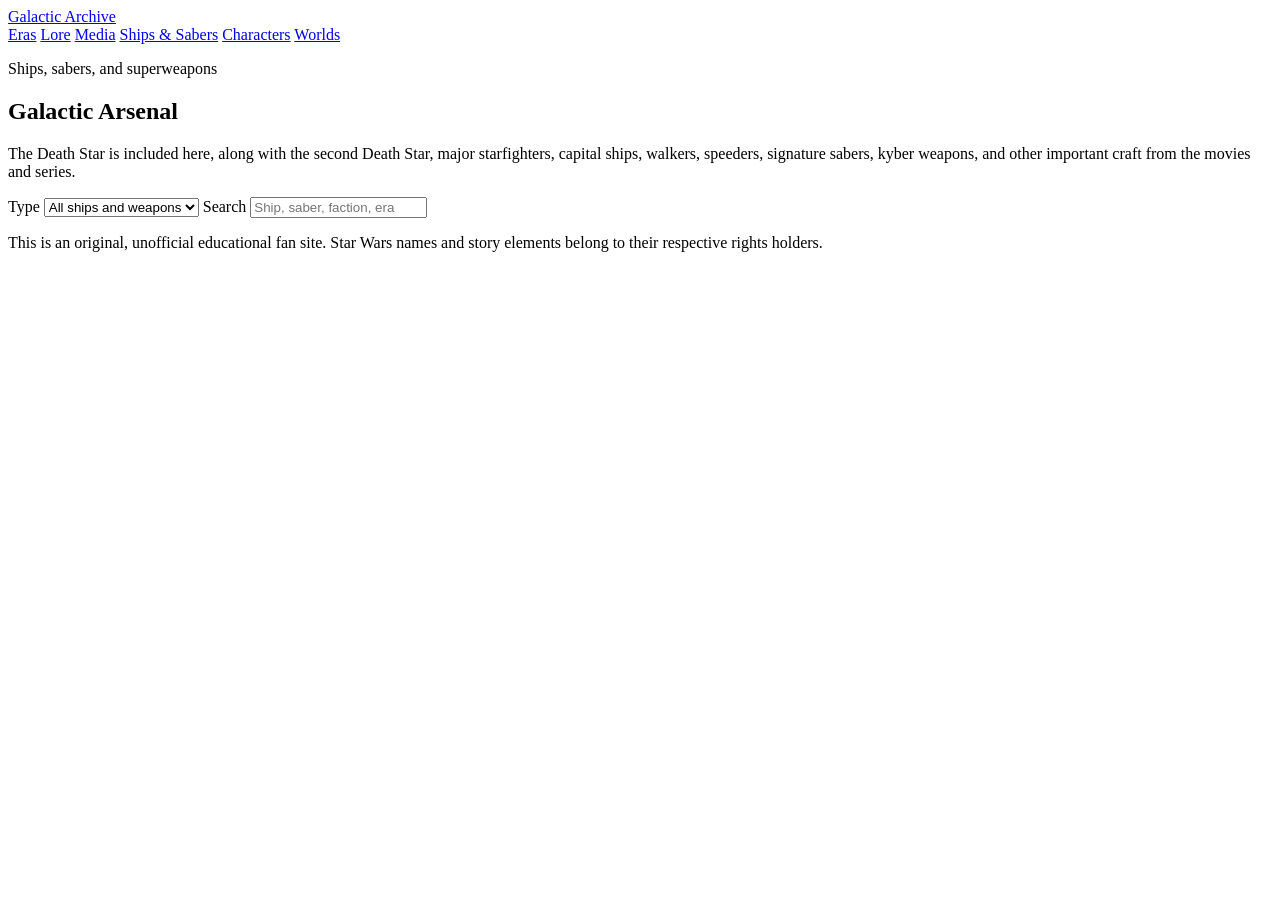
==== arsenal.html @ 802c6a52 "Update website design and content" ====
<!DOCTYPE html>
<html lang="en">
<head>
  <meta charset="UTF-8">
  <meta name="viewport" content="width=device-width, initial-scale=1.0">
  <title>Ships and Sabers | Star Wars Galactic Archive</title>
  <link rel="preconnect" href="https://fonts.googleapis.com">
  <link rel="preconnect" href="https://fonts.gstatic.com" crossorigin>
  <link href="https://fonts.googleapis.com/css2?family=Inter:wght@400;500;600;700;800&display=swap" rel="stylesheet">
  <link rel="stylesheet" href="styles.css">
</head>
<body>
  <header class="site-header">
    <a class="brand" href="index.html" aria-label="Star Wars Galactic Archive home">
      <span class="brand-mark" aria-hidden="true"></span>
      <span>Galactic Archive</span>
    </a>
    <nav class="nav" aria-label="Main navigation">
      <a href="eras.html">Eras</a>
      <a href="lore.html">Lore</a>
      <a href="media.html">Media</a>
      <a href="arsenal.html" aria-current="page">Ships &amp; Sabers</a>
      <a href="characters.html">Characters</a>
      <a href="worlds.html">Worlds</a>
    </nav>
  </header>

  <main>
    <section class="section page-intro" aria-labelledby="arsenal-title">
      <div class="section-heading">
        <p class="eyebrow">Ships, sabers, and superweapons</p>
        <h1 id="arsenal-title">Galactic Arsenal</h1>
      </div>
      <p class="section-note">The Death Star is included here, along with the second Death Star, major starfighters, capital ships, walkers, speeders, signature sabers, kyber weapons, and other important craft from the movies and series.</p>
      <div class="controls gear-controls" aria-label="Arsenal filters">
        <label>
          <span>Type</span>
          <select id="gear-type-filter">
            <option value="all">All ships and weapons</option>
          </select>
        </label>
        <label>
          <span>Search</span>
          <input id="gear-search" type="search" placeholder="Ship, saber, faction, era">
        </label>
      </div>
      <div class="character-count" id="gear-count" aria-live="polite"></div>
      <div class="gear-grid" id="gear-grid"></div>
    </section>
  </main>

  <footer class="footer">
    <p>This is an original, unofficial educational fan site. Star Wars names and story elements belong to their respective rights holders.</p>
  </footer>

  <script src="script.js"></script>
</body>
</html>
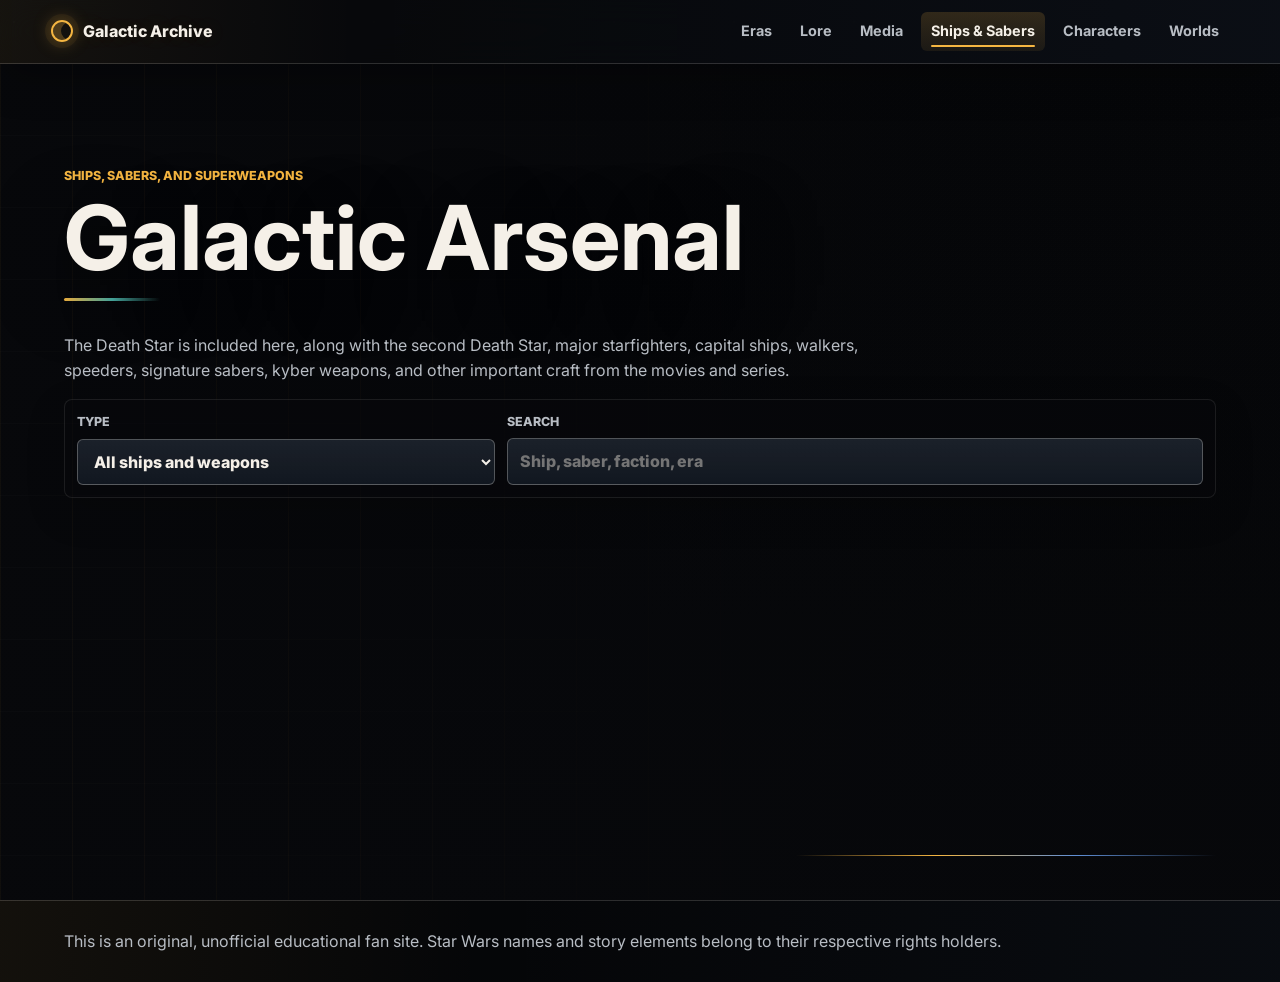
==== commit e5d0eae1: "changes to the files were made" ====
--- a/arsenal.html
+++ b/arsenal.html
@@ -9,7 +9,7 @@
   <link href="https://fonts.googleapis.com/css2?family=Inter:wght@400;500;600;700;800&display=swap" rel="stylesheet">
   <link rel="stylesheet" href="styles.css">
 </head>
-<body>
+<body class="page-arsenal">
   <header class="site-header">
     <a class="brand" href="index.html" aria-label="Star Wars Galactic Archive home">
       <span class="brand-mark" aria-hidden="true"></span>
--- a/styles.css
+++ b/styles.css
@@ -0,0 +1,1777 @@
+:root {
+  color-scheme: dark;
+  --bg: #07080b;
+  --panel: #10141b;
+  --panel-2: #171d25;
+  --panel-3: #1c1418;
+  --text: #f5f0e8;
+  --muted: #b8bdc4;
+  --line: rgba(245, 240, 232, 0.16);
+  --line-strong: rgba(245, 240, 232, 0.28);
+  --gold: #f5b642;
+  --red: #d84242;
+  --teal: #4db6ac;
+  --blue: #5f8fd6;
+  --violet: #9c7ae6;
+  --ink: rgba(7, 8, 11, 0.82);
+  --shadow: 0 22px 70px rgba(0, 0, 0, 0.36);
+}
+
+* {
+  box-sizing: border-box;
+}
+
+html {
+  scroll-behavior: smooth;
+}
+
+body {
+  margin: 0;
+  background:
+    radial-gradient(circle at 14px 22px, rgba(245, 240, 232, 0.34) 0 1px, transparent 1.5px),
+    radial-gradient(circle at 84px 68px, rgba(95, 143, 214, 0.35) 0 1px, transparent 1.5px),
+    linear-gradient(135deg, rgba(95, 143, 214, 0.08), transparent 28%),
+    linear-gradient(315deg, rgba(77, 182, 172, 0.07), transparent 26%),
+    var(--bg);
+  background-size: 120px 120px, 170px 170px, auto, auto, auto;
+  color: var(--text);
+  font-family: Inter, system-ui, -apple-system, BlinkMacSystemFont, "Segoe UI", sans-serif;
+  line-height: 1.55;
+}
+
+a {
+  color: inherit;
+}
+
+.site-header {
+  position: sticky;
+  top: 0;
+  z-index: 10;
+  display: flex;
+  align-items: center;
+  justify-content: space-between;
+  gap: 24px;
+  min-height: 64px;
+  padding: 12px clamp(16px, 4vw, 56px);
+  border-bottom: 1px solid var(--line);
+  background:
+    linear-gradient(90deg, rgba(245, 182, 66, 0.06), transparent 28%, rgba(95, 143, 214, 0.05)),
+    rgba(7, 8, 11, 0.88);
+  backdrop-filter: blur(16px);
+  box-shadow: 0 16px 40px rgba(0, 0, 0, 0.24);
+}
+
+.brand {
+  display: inline-flex;
+  align-items: center;
+  gap: 10px;
+  font-weight: 800;
+  text-decoration: none;
+  white-space: nowrap;
+  text-shadow: 0 0 20px rgba(245, 182, 66, 0.14);
+}
+
+.brand-mark {
+  width: 22px;
+  height: 22px;
+  border: 2px solid var(--gold);
+  border-radius: 50%;
+  box-shadow:
+    inset 8px 0 0 rgba(245, 182, 66, 0.25),
+    0 0 18px rgba(245, 182, 66, 0.35),
+    0 0 0 6px rgba(245, 182, 66, 0.06);
+}
+
+.nav {
+  display: flex;
+  flex-wrap: wrap;
+  align-items: center;
+  justify-content: flex-end;
+  gap: 8px;
+}
+
+.nav a {
+  position: relative;
+  padding: 8px 10px;
+  border-radius: 6px;
+  color: var(--muted);
+  font-size: 0.9rem;
+  font-weight: 700;
+  text-decoration: none;
+}
+
+.nav a:hover,
+.nav a:focus-visible,
+.nav a[aria-current="page"] {
+  background:
+    linear-gradient(180deg, rgba(245, 182, 66, 0.17), rgba(245, 182, 66, 0.08));
+  color: var(--text);
+  outline: none;
+}
+
+.nav a[aria-current="page"]::after {
+  position: absolute;
+  right: 10px;
+  bottom: 4px;
+  left: 10px;
+  height: 2px;
+  border-radius: 999px;
+  background: var(--gold);
+  content: "";
+}
+
+.hero {
+  position: relative;
+  display: grid;
+  align-items: end;
+  min-height: calc(88vh - 64px);
+  padding: clamp(96px, 13vw, 160px) clamp(18px, 5vw, 72px) clamp(32px, 5vw, 56px);
+  overflow: hidden;
+  isolation: isolate;
+  background: #050608;
+}
+
+.hero-scene {
+  position: absolute;
+  inset: 0;
+  z-index: 0;
+  width: 100%;
+  height: 100%;
+  object-fit: cover;
+  object-position: center;
+  filter: saturate(1.2) contrast(1.08) brightness(0.98);
+  transform: scale(1.01);
+}
+
+.hero::before,
+.page-intro::before {
+  position: absolute;
+  inset: 0;
+  pointer-events: none;
+  background:
+    linear-gradient(90deg, rgba(245, 182, 66, 0.12) 0 1px, transparent 1px),
+    linear-gradient(0deg, rgba(245, 240, 232, 0.045) 0 1px, transparent 1px);
+  background-size: 72px 72px;
+  mask-image: linear-gradient(90deg, black, transparent 62%);
+  opacity: 0.34;
+  content: "";
+}
+
+.hero::before {
+  z-index: 1;
+  background:
+    linear-gradient(90deg, rgba(5, 6, 8, 0.76) 0%, rgba(5, 6, 8, 0.58) 28%, rgba(5, 6, 8, 0.18) 58%, rgba(5, 6, 8, 0.04) 100%),
+    linear-gradient(180deg, rgba(5, 6, 8, 0.12) 0%, rgba(5, 6, 8, 0.05) 42%, rgba(5, 6, 8, 0.82) 100%),
+    linear-gradient(90deg, rgba(245, 182, 66, 0.12) 0 1px, transparent 1px),
+    linear-gradient(0deg, rgba(245, 240, 232, 0.045) 0 1px, transparent 1px);
+  background-size: auto, auto, 72px 72px, 72px 72px;
+  mask-image: none;
+  opacity: 1;
+}
+
+.hero::after,
+.page-intro::after {
+  position: absolute;
+  z-index: 2;
+  right: clamp(18px, 5vw, 72px);
+  bottom: clamp(18px, 4vw, 44px);
+  width: min(420px, 42vw);
+  height: 1px;
+  background: linear-gradient(90deg, transparent, var(--gold), var(--blue), transparent);
+  content: "";
+}
+
+.hero-copy {
+  position: relative;
+  z-index: 3;
+  width: min(780px, 100%);
+}
+
+.eyebrow {
+  margin: 0 0 10px;
+  color: var(--gold);
+  font-size: 0.78rem;
+  font-weight: 800;
+  letter-spacing: 0;
+  text-transform: uppercase;
+}
+
+h1,
+h2,
+h3,
+p {
+  margin-top: 0;
+}
+
+h1 {
+  max-width: 920px;
+  margin-bottom: 18px;
+  font-size: clamp(3.2rem, 10vw, 8.6rem);
+  line-height: 0.86;
+  letter-spacing: 0;
+  text-wrap: balance;
+  text-shadow: 0 18px 70px rgba(0, 0, 0, 0.62);
+}
+
+h2 {
+  margin-bottom: 16px;
+  font-size: clamp(2rem, 5vw, 4.4rem);
+  line-height: 0.98;
+  letter-spacing: 0;
+  text-wrap: balance;
+}
+
+h3 {
+  margin-bottom: 10px;
+  font-size: 1.05rem;
+  line-height: 1.2;
+}
+
+.hero-text {
+  max-width: 720px;
+  color: #e7e0d6;
+  font-size: clamp(1.05rem, 2vw, 1.28rem);
+}
+
+.hero-actions {
+  display: flex;
+  flex-wrap: wrap;
+  gap: 12px;
+  margin-top: 28px;
+}
+
+.button {
+  position: relative;
+  display: inline-flex;
+  align-items: center;
+  justify-content: center;
+  min-height: 44px;
+  padding: 11px 16px;
+  border: 1px solid var(--line);
+  border-radius: 6px;
+  font-weight: 800;
+  text-decoration: none;
+  box-shadow: 0 12px 34px rgba(0, 0, 0, 0.24);
+  transition: transform 160ms ease, border-color 160ms ease, background 160ms ease;
+}
+
+.button.primary {
+  border-color: transparent;
+  background: linear-gradient(135deg, #ffd064, var(--gold) 52%, #d88b2d);
+  color: #16100a;
+}
+
+.button.secondary {
+  background:
+    linear-gradient(135deg, rgba(95, 143, 214, 0.18), rgba(245, 240, 232, 0.07));
+}
+
+.button:hover,
+.button:focus-visible {
+  transform: translateY(-1px);
+  outline: 2px solid rgba(245, 182, 66, 0.42);
+  outline-offset: 2px;
+}
+
+.hero-stats {
+  position: relative;
+  z-index: 3;
+  display: grid;
+  grid-template-columns: repeat(4, minmax(0, 1fr));
+  gap: 1px;
+  width: min(860px, 100%);
+  margin-top: clamp(42px, 8vw, 88px);
+  border: 1px solid var(--line);
+  background: var(--line);
+  box-shadow: var(--shadow);
+}
+
+.hero-stats div {
+  min-width: 0;
+  padding: 18px;
+  background:
+    linear-gradient(180deg, rgba(245, 240, 232, 0.06), rgba(245, 240, 232, 0.015)),
+    rgba(7, 8, 11, 0.68);
+}
+
+.hero-stats strong,
+.hero-stats span {
+  display: block;
+}
+
+.hero-stats strong {
+  color: var(--gold);
+  font-size: 2rem;
+  line-height: 1;
+}
+
+.hero-stats span {
+  color: var(--muted);
+  font-size: 0.84rem;
+  font-weight: 700;
+}
+
+.section {
+  position: relative;
+  padding: clamp(56px, 8vw, 112px) clamp(18px, 5vw, 72px);
+}
+
+.page-intro {
+  position: relative;
+  min-height: calc(100vh - 64px);
+  overflow: hidden;
+  background-color: #050608;
+  background-image:
+    linear-gradient(180deg, rgba(7, 8, 11, 0.08), rgba(7, 8, 11, 0.2) 34%, rgba(7, 8, 11, 0.95) 100%),
+    linear-gradient(90deg, rgba(7, 8, 11, 0.94) 0%, rgba(7, 8, 11, 0.7) 36%, rgba(7, 8, 11, 0.18) 72%, rgba(7, 8, 11, 0.06) 100%),
+    var(--page-hero-image, url("assets/galactic-archive-hero.png"));
+  background-position:
+    center top,
+    center top,
+    var(--page-hero-position, center top);
+  background-repeat: no-repeat;
+  background-size:
+    100% 920px,
+    100% 920px,
+    max(100%, 1180px) auto;
+}
+
+.page-eras {
+  --page-hero-image: url("assets/page-eras-hero.png");
+  --page-hero-position: center top;
+}
+
+.page-lore {
+  --page-hero-image: url("assets/page-lore-hero.png");
+  --page-hero-position: center top;
+}
+
+.page-media {
+  --page-hero-image: url("assets/page-media-hero.png");
+  --page-hero-position: center top;
+}
+
+.page-arsenal {
+  --page-hero-image: url("assets/page-arsenal-hero.png");
+  --page-hero-position: center top;
+}
+
+.page-characters {
+  --page-hero-image: url("assets/page-characters-hero.png");
+  --page-hero-position: center top;
+}
+
+.page-worlds {
+  --page-hero-image: url("assets/page-worlds-hero.png");
+  --page-hero-position: center top;
+}
+
+.page-intro h1 {
+  max-width: 1080px;
+  font-size: clamp(2.8rem, 7vw, 5.6rem);
+  line-height: 0.94;
+}
+
+.page-intro > * {
+  position: relative;
+  z-index: 1;
+}
+
+.band {
+  background:
+    linear-gradient(90deg, rgba(245, 182, 66, 0.08), transparent 32%, rgba(77, 182, 172, 0.055)),
+    linear-gradient(180deg, rgba(245, 240, 232, 0.055), transparent 34%),
+    #0b0e13;
+  border-block: 1px solid var(--line);
+}
+
+.section-heading {
+  max-width: 920px;
+  margin-bottom: 32px;
+}
+
+.section-heading::after {
+  display: block;
+  width: 96px;
+  height: 3px;
+  margin-top: 18px;
+  border-radius: 999px;
+  background: linear-gradient(90deg, var(--gold), var(--teal), transparent);
+  content: "";
+}
+
+.section-note {
+  max-width: 860px;
+  color: var(--muted);
+}
+
+.section-note a {
+  color: var(--gold);
+  font-weight: 800;
+}
+
+.page-lede {
+  max-width: 920px;
+  margin-top: -12px;
+  margin-bottom: 26px;
+  color: var(--muted);
+  font-size: clamp(1rem, 2vw, 1.18rem);
+}
+
+.unknown-region-panel {
+  position: relative;
+  overflow: hidden;
+  display: grid;
+  grid-template-columns: minmax(0, 1.1fr) minmax(280px, 0.9fr);
+  gap: 24px;
+  margin-bottom: 18px;
+  padding: clamp(20px, 3vw, 30px);
+  border: 1px solid rgba(95, 143, 214, 0.34);
+  border-radius: 8px;
+  background:
+    linear-gradient(135deg, rgba(95, 143, 214, 0.18), rgba(77, 182, 172, 0.08) 42%, rgba(7, 8, 11, 0.62)),
+    #0d121a;
+  box-shadow: 0 18px 52px rgba(0, 0, 0, 0.28);
+}
+
+.archive-heading {
+  display: grid;
+  grid-template-columns: minmax(260px, 0.85fr) minmax(300px, 1fr);
+  gap: 18px;
+  align-items: end;
+  margin-bottom: 16px;
+  padding-top: 10px;
+}
+
+.archive-heading h2 {
+  margin-bottom: 0;
+  font-size: clamp(2rem, 4vw, 3.8rem);
+  line-height: 1;
+}
+
+.archive-heading p:last-child {
+  margin-bottom: 4px;
+  color: var(--muted);
+}
+
+.unknown-region-panel::after {
+  position: absolute;
+  right: -110px;
+  bottom: -120px;
+  width: 380px;
+  height: 380px;
+  border: 1px solid rgba(95, 143, 214, 0.26);
+  border-radius: 50%;
+  background:
+    radial-gradient(circle at 50% 50%, rgba(77, 182, 172, 0.16), transparent 58%),
+    repeating-conic-gradient(from 12deg, rgba(245, 240, 232, 0.12) 0 2deg, transparent 2deg 16deg);
+  opacity: 0.62;
+  content: "";
+}
+
+.unknown-region-panel > * {
+  position: relative;
+  z-index: 1;
+}
+
+.unknown-region-panel h2 {
+  margin-bottom: 12px;
+  font-size: clamp(2rem, 4vw, 4rem);
+}
+
+.unknown-region-panel dl {
+  display: grid;
+  gap: 12px;
+  margin: 0;
+}
+
+.unknown-region-panel div,
+.world-card div {
+  min-width: 0;
+}
+
+.unknown-region-panel dt,
+.world-card dt {
+  color: var(--gold);
+  font-size: 0.75rem;
+  font-weight: 900;
+  text-transform: uppercase;
+}
+
+.unknown-region-panel dd,
+.world-card dd {
+  margin: 0;
+  color: var(--muted);
+}
+
+.directory-grid {
+  display: grid;
+  grid-template-columns: repeat(auto-fit, minmax(260px, 1fr));
+  gap: 14px;
+}
+
+.directory-card {
+  position: relative;
+  display: grid;
+  gap: 12px;
+  min-height: 230px;
+  padding: 20px;
+  border: 1px solid var(--line);
+  border-top: 3px solid var(--gold);
+  border-radius: 8px;
+  overflow: hidden;
+  background:
+    linear-gradient(145deg, rgba(245, 182, 66, 0.12), rgba(95, 143, 214, 0.06) 46%, rgba(255, 255, 255, 0.015)),
+    var(--panel);
+  box-shadow: var(--shadow);
+  text-decoration: none;
+  transition: transform 160ms ease, border-color 160ms ease, background 160ms ease;
+}
+
+.directory-card::before,
+.feature::before,
+.topic-grid article::before,
+.world-grid article::before,
+.watch-panel::before,
+.gear-card::before,
+.character-card::before,
+.deep-panel::before,
+.timeline article::before {
+  position: absolute;
+  top: 12px;
+  right: 12px;
+  width: 22px;
+  height: 22px;
+  border-top: 1px solid rgba(245, 182, 66, 0.58);
+  border-right: 1px solid rgba(245, 182, 66, 0.58);
+  content: "";
+}
+
+.directory-card::after {
+  position: absolute;
+  inset: auto 0 0;
+  height: 4px;
+  background: linear-gradient(90deg, var(--gold), var(--blue), var(--teal));
+  content: "";
+}
+
+.directory-card:hover,
+.directory-card:focus-visible {
+  border-color: rgba(245, 182, 66, 0.58);
+  outline: none;
+  transform: translateY(-2px);
+}
+
+.directory-card span {
+  display: inline-grid;
+  place-items: center;
+  width: 42px;
+  height: 32px;
+  border: 1px solid rgba(245, 182, 66, 0.32);
+  border-radius: 6px;
+  background: rgba(245, 182, 66, 0.08);
+  color: var(--gold);
+  font-size: 0.8rem;
+  font-weight: 900;
+}
+
+.directory-card p {
+  color: var(--muted);
+}
+
+.feature-grid,
+.topic-grid,
+.world-grid,
+.checklist-grid,
+.gear-grid,
+.character-grid {
+  display: grid;
+  grid-template-columns: repeat(auto-fit, minmax(260px, 1fr));
+  gap: 14px;
+}
+
+.feature,
+.topic-grid article,
+.world-grid article,
+.checklist-grid article,
+.watch-panel,
+.gear-card,
+.character-card,
+.deep-panel,
+.timeline article {
+  position: relative;
+  border: 1px solid var(--line);
+  border-radius: 8px;
+  background:
+    linear-gradient(145deg, rgba(255, 255, 255, 0.065), rgba(255, 255, 255, 0.018)),
+    rgba(16, 20, 27, 0.84);
+  box-shadow: 0 18px 48px rgba(0, 0, 0, 0.22);
+}
+
+.feature,
+.topic-grid article,
+.world-grid article,
+.checklist-grid article,
+.watch-panel,
+.gear-card,
+.character-card {
+  padding: 20px;
+}
+
+.feature p,
+.topic-grid p,
+.world-grid p,
+.checklist-grid li,
+.watch-panel p,
+.deep-panel p,
+.timeline p,
+.gear-card p,
+.character-card p {
+  color: var(--muted);
+}
+
+.feature h3,
+.topic-grid h3,
+.world-grid h3,
+.watch-panel h3,
+.gear-card h3,
+.character-card h3,
+.timeline h3 {
+  color: #fff8ea;
+}
+
+.timeline {
+  display: grid;
+  grid-template-columns: repeat(7, minmax(220px, 1fr));
+  gap: 12px;
+  overflow-x: auto;
+  padding-bottom: 8px;
+  scrollbar-color: var(--gold) rgba(245, 240, 232, 0.08);
+}
+
+.timeline article {
+  min-height: 260px;
+  padding: 18px;
+  background:
+    linear-gradient(180deg, rgba(95, 143, 214, 0.14), rgba(245, 182, 66, 0.035)),
+    var(--panel);
+}
+
+.timeline span {
+  display: inline-grid;
+  place-items: center;
+  width: 32px;
+  height: 32px;
+  margin-bottom: 18px;
+  border-radius: 50%;
+  background: linear-gradient(135deg, #ffd064, var(--gold));
+  color: #15100b;
+  font-weight: 900;
+  box-shadow: 0 0 24px rgba(245, 182, 66, 0.28);
+}
+
+.lore-layout {
+  display: grid;
+  grid-template-columns: minmax(280px, 0.9fr) minmax(300px, 1.6fr);
+  gap: 16px;
+}
+
+.deep-panel {
+  padding: clamp(22px, 3vw, 34px);
+  background:
+    linear-gradient(145deg, rgba(245, 182, 66, 0.16), rgba(216, 66, 66, 0.09), rgba(95, 143, 214, 0.06)),
+    var(--panel);
+}
+
+.media-table {
+  overflow: hidden;
+  border: 1px solid var(--line);
+  border-radius: 8px;
+  box-shadow: var(--shadow);
+}
+
+.media-row {
+  display: grid;
+  grid-template-columns: minmax(180px, 0.8fr) minmax(160px, 0.55fr) minmax(260px, 1.65fr);
+  gap: 1px;
+  background: var(--line);
+}
+
+.media-row span {
+  min-width: 0;
+  padding: 13px 15px;
+  background:
+    linear-gradient(90deg, rgba(255, 255, 255, 0.035), transparent),
+    var(--panel);
+  color: var(--muted);
+}
+
+.media-row span:first-child {
+  color: var(--text);
+  font-weight: 800;
+}
+
+.media-head span {
+  background:
+    linear-gradient(90deg, rgba(245, 182, 66, 0.16), rgba(95, 143, 214, 0.12)),
+    #202734;
+  color: var(--text);
+  font-size: 0.82rem;
+  font-weight: 900;
+  text-transform: uppercase;
+}
+
+.watch-layout {
+  display: grid;
+  grid-template-columns: repeat(2, minmax(260px, 1fr));
+  gap: 14px;
+  margin-bottom: 18px;
+}
+
+.watch-panel {
+  background:
+    linear-gradient(145deg, rgba(95, 143, 214, 0.16), rgba(77, 182, 172, 0.09)),
+    var(--panel);
+}
+
+.order-list {
+  display: grid;
+  grid-template-columns: repeat(auto-fit, minmax(310px, 1fr));
+  gap: 10px;
+  margin: 24px 0;
+}
+
+.order-item {
+  position: relative;
+  display: grid;
+  grid-template-columns: 48px minmax(0, 1fr);
+  gap: 14px;
+  min-width: 0;
+  padding: 16px;
+  border: 1px solid var(--line);
+  border-radius: 8px;
+  background:
+    linear-gradient(145deg, rgba(95, 143, 214, 0.08), rgba(245, 182, 66, 0.025)),
+    #0f141c;
+  box-shadow: 0 12px 34px rgba(0, 0, 0, 0.18);
+}
+
+.order-item span {
+  display: inline-grid;
+  place-items: center;
+  width: 42px;
+  height: 42px;
+  border: 1px solid rgba(245, 182, 66, 0.45);
+  border-radius: 50%;
+  color: var(--gold);
+  font-size: 0.78rem;
+  font-weight: 900;
+}
+
+.order-item h3 {
+  margin-bottom: 6px;
+}
+
+.order-item p {
+  margin-bottom: 0;
+  color: var(--muted);
+  font-size: 0.92rem;
+}
+
+.checklist-grid {
+  margin-top: 28px;
+}
+
+.checklist-grid article {
+  background:
+    linear-gradient(145deg, rgba(77, 182, 172, 0.08), rgba(245, 182, 66, 0.035)),
+    var(--panel);
+}
+
+.checklist-grid ul {
+  display: grid;
+  gap: 8px;
+  margin: 0;
+  padding-left: 18px;
+}
+
+.checklist-grid li::marker {
+  color: var(--gold);
+}
+
+.controls {
+  display: grid;
+  grid-template-columns: minmax(260px, 1.1fr) minmax(300px, 1fr) minmax(220px, 0.8fr);
+  gap: 12px;
+  margin-bottom: 16px;
+  padding: 12px;
+  border: 1px solid rgba(245, 240, 232, 0.09);
+  border-radius: 8px;
+  background: rgba(7, 8, 11, 0.46);
+  box-shadow: 0 14px 38px rgba(0, 0, 0, 0.18);
+}
+
+.gear-controls {
+  grid-template-columns: minmax(240px, 0.75fr) minmax(300px, 1.25fr);
+}
+
+.world-controls {
+  grid-template-columns: minmax(210px, 0.7fr) minmax(210px, 0.7fr) minmax(320px, 1.3fr);
+}
+
+.controls label {
+  display: grid;
+  gap: 7px;
+  color: var(--muted);
+  font-size: 0.78rem;
+  font-weight: 800;
+  text-transform: uppercase;
+}
+
+input,
+select {
+  width: 100%;
+  min-height: 44px;
+  border: 1px solid var(--line-strong);
+  border-radius: 6px;
+  background:
+    linear-gradient(180deg, rgba(255, 255, 255, 0.045), transparent),
+    #111720;
+  color: var(--text);
+  font: inherit;
+  font-size: 1rem;
+  outline: none;
+  padding: 10px 12px;
+}
+
+input:focus,
+select:focus {
+  border-color: var(--gold);
+  box-shadow: 0 0 0 3px rgba(245, 182, 66, 0.18);
+}
+
+.character-count {
+  min-height: 24px;
+  margin-bottom: 16px;
+  color: var(--muted);
+  font-weight: 700;
+}
+
+.gear-card {
+  overflow: hidden;
+  display: grid;
+  gap: 12px;
+  min-height: 250px;
+  border-top: 3px solid var(--teal);
+}
+
+.gear-card > * {
+  position: relative;
+  z-index: 1;
+}
+
+.gear-card::after {
+  position: absolute;
+  z-index: 0;
+  pointer-events: none;
+  opacity: 0.2;
+  filter: blur(0.2px) drop-shadow(0 0 22px rgba(77, 182, 172, 0.28));
+  content: "";
+}
+
+.gear-card:hover,
+.character-card:hover,
+.directory-card:hover,
+.feature:hover,
+.topic-grid article:hover,
+.world-grid article:hover,
+.order-item:hover {
+  border-color: rgba(245, 240, 232, 0.32);
+}
+
+.gear-card[data-type="Superweapon"] {
+  border-top-color: var(--red);
+}
+
+.gear-card[data-type="Superweapon"]::after {
+  top: 20px;
+  right: -46px;
+  width: 190px;
+  height: 190px;
+  border: 1px solid rgba(216, 66, 66, 0.78);
+  border-radius: 50%;
+  background:
+    linear-gradient(0deg, transparent 48%, rgba(245, 240, 232, 0.5) 49%, transparent 51%),
+    linear-gradient(90deg, transparent 58%, rgba(7, 8, 11, 0.82) 59%, rgba(7, 8, 11, 0.82) 63%, transparent 64%),
+    radial-gradient(circle at 36% 34%, rgba(245, 240, 232, 0.32) 0 9%, transparent 10%),
+    radial-gradient(circle at 50% 50%, rgba(216, 66, 66, 0.4), rgba(95, 143, 214, 0.08) 52%, transparent 72%);
+  box-shadow:
+    inset 0 0 42px rgba(216, 66, 66, 0.3),
+    0 0 50px rgba(216, 66, 66, 0.22);
+}
+
+.gear-card[data-type="Lightsaber"] {
+  border-top-color: var(--blue);
+}
+
+.gear-card[data-type="Lightsaber"]::after {
+  right: -26px;
+  bottom: 34px;
+  width: 260px;
+  height: 64px;
+  transform: rotate(-28deg);
+  border-radius: 999px;
+  background:
+    linear-gradient(90deg, transparent 0 16%, rgba(25, 25, 28, 0.9) 16% 31%, rgba(220, 220, 215, 0.72) 31% 35%, transparent 35%),
+    linear-gradient(90deg, transparent 35%, rgba(245, 240, 232, 0.95) 39%, rgba(95, 143, 214, 0.74) 45%, rgba(95, 143, 214, 0.28) 88%, transparent 96%);
+  box-shadow:
+    0 0 24px rgba(95, 143, 214, 0.72),
+    0 0 62px rgba(95, 143, 214, 0.42);
+}
+
+.gear-card[data-type="Capital Ship"] {
+  border-top-color: var(--gold);
+}
+
+.gear-card[data-type="Capital Ship"]::after {
+  right: -46px;
+  bottom: 18px;
+  width: 260px;
+  height: 132px;
+  transform: rotate(-8deg);
+  clip-path: polygon(0 46%, 100% 0, 72% 50%, 100% 100%, 0 56%);
+  background:
+    linear-gradient(90deg, rgba(245, 182, 66, 0.66), rgba(245, 240, 232, 0.28) 34%, rgba(95, 143, 214, 0.18)),
+    repeating-linear-gradient(90deg, rgba(7, 8, 11, 0.5) 0 4px, transparent 4px 14px);
+}
+
+.gear-card[data-type="Starfighter"]::after {
+  right: -30px;
+  bottom: 26px;
+  width: 220px;
+  height: 118px;
+  transform: rotate(-10deg);
+  clip-path: polygon(0 48%, 38% 38%, 52% 0, 62% 38%, 100% 48%, 62% 58%, 52% 100%, 38% 58%);
+  background:
+    radial-gradient(circle at 50% 50%, rgba(245, 240, 232, 0.76), rgba(95, 143, 214, 0.38) 42%, transparent 68%),
+    linear-gradient(90deg, rgba(95, 143, 214, 0.74), rgba(77, 182, 172, 0.36));
+}
+
+.gear-card[data-type="Freighter"]::after {
+  right: -30px;
+  bottom: 16px;
+  width: 218px;
+  height: 150px;
+  transform: rotate(-12deg);
+  border: 1px solid rgba(77, 182, 172, 0.6);
+  border-radius: 50% 44% 48% 52%;
+  background:
+    radial-gradient(circle at 32% 46%, rgba(7, 8, 11, 0.9) 0 9%, transparent 10%),
+    radial-gradient(circle at 57% 44%, rgba(245, 240, 232, 0.36) 0 4%, transparent 5%),
+    linear-gradient(90deg, rgba(77, 182, 172, 0.52), rgba(245, 240, 232, 0.16) 48%, rgba(95, 143, 214, 0.22));
+}
+
+.gear-card[data-type="Transport"]::after,
+.gear-card[data-type="Shuttle"]::after {
+  right: -40px;
+  bottom: 24px;
+  width: 230px;
+  height: 128px;
+  transform: rotate(-7deg);
+  clip-path: polygon(0 48%, 36% 22%, 78% 22%, 100% 50%, 78% 78%, 36% 78%);
+  background:
+    linear-gradient(90deg, rgba(245, 240, 232, 0.56), rgba(77, 182, 172, 0.28) 46%, rgba(95, 143, 214, 0.18)),
+    repeating-linear-gradient(90deg, transparent 0 13px, rgba(7, 8, 11, 0.54) 13px 16px);
+}
+
+.gear-card[data-type="Vehicle"]::after {
+  right: -36px;
+  bottom: 18px;
+  width: 230px;
+  height: 132px;
+  background:
+    linear-gradient(90deg, transparent 0 12%, rgba(245, 240, 232, 0.55) 12% 76%, transparent 76%),
+    linear-gradient(112deg, transparent 0 28%, rgba(77, 182, 172, 0.62) 29% 36%, transparent 37% 100%),
+    linear-gradient(68deg, transparent 0 44%, rgba(77, 182, 172, 0.62) 45% 52%, transparent 53% 100%),
+    radial-gradient(circle at 22% 82%, rgba(245, 182, 66, 0.52) 0 8%, transparent 9%),
+    radial-gradient(circle at 72% 82%, rgba(245, 182, 66, 0.52) 0 8%, transparent 9%);
+}
+
+.gear-card dl {
+  display: grid;
+  gap: 8px;
+  margin: 0;
+}
+
+.gear-card dt {
+  color: var(--gold);
+  font-size: 0.75rem;
+  font-weight: 900;
+  text-transform: uppercase;
+}
+
+.gear-card dd {
+  margin: 0;
+  color: var(--muted);
+}
+
+.world-card {
+  position: relative;
+  overflow: hidden;
+  display: grid;
+  align-content: start;
+  gap: 12px;
+  min-height: 250px;
+  border-top: 3px solid var(--blue);
+}
+
+.world-card > * {
+  position: relative;
+  z-index: 1;
+}
+
+.world-card::after {
+  position: absolute;
+  z-index: 0;
+  pointer-events: none;
+  right: -62px;
+  bottom: -70px;
+  width: 220px;
+  height: 220px;
+  border: 1px solid rgba(245, 240, 232, 0.16);
+  border-radius: 50%;
+  background:
+    radial-gradient(circle at 35% 30%, rgba(245, 240, 232, 0.2) 0 8%, transparent 9%),
+    radial-gradient(circle at 48% 52%, rgba(95, 143, 214, 0.2), rgba(77, 182, 172, 0.08) 54%, transparent 72%);
+  opacity: 0.42;
+  content: "";
+}
+
+.world-card::before {
+  z-index: 1;
+}
+
+.world-card dl {
+  display: grid;
+  gap: 10px;
+  margin: 0;
+}
+
+.world-card[data-region="Unknown Regions"],
+.world-card[data-region="Force Mystery"],
+.world-card[data-region="Extra-galactic"],
+.world-card[data-region="Wild Space"] {
+  border-top-color: var(--violet);
+}
+
+.world-card[data-region="Outer Rim"],
+.world-card[data-region="Western Reaches"],
+.world-card[data-region="Hutt Space"] {
+  border-top-color: var(--gold);
+}
+
+.world-card[data-region="Core Worlds"],
+.world-card[data-region="Colonies"] {
+  border-top-color: var(--teal);
+}
+
+.world-card[data-type="Region"],
+.world-card[data-type="Territory"],
+.world-card[data-type="Realm"] {
+  border-top-color: var(--red);
+}
+
+.world-card[data-type="Region"]::after,
+.world-card[data-type="Territory"]::after,
+.world-card[data-type="Realm"]::after {
+  width: 260px;
+  height: 260px;
+  background:
+    repeating-conic-gradient(from 20deg, rgba(245, 182, 66, 0.22) 0 3deg, transparent 3deg 18deg),
+    radial-gradient(circle at 50% 50%, rgba(95, 143, 214, 0.22), transparent 62%);
+}
+
+.world-card[data-type="Moon"]::after,
+.world-card[data-type="Asteroid Base"]::after,
+.world-card[data-type="Temple Site"]::after {
+  width: 180px;
+  height: 180px;
+  background:
+    radial-gradient(circle at 34% 32%, rgba(245, 240, 232, 0.24) 0 12%, transparent 13%),
+    radial-gradient(circle at 60% 64%, rgba(245, 240, 232, 0.14) 0 9%, transparent 10%),
+    radial-gradient(circle at 50% 50%, rgba(245, 240, 232, 0.14), rgba(95, 143, 214, 0.12) 58%, transparent 72%);
+}
+
+.world-card[data-type="Planetary Weapon"]::after {
+  border-color: rgba(216, 66, 66, 0.7);
+  background:
+    linear-gradient(0deg, transparent 48%, rgba(245, 240, 232, 0.42) 49%, transparent 51%),
+    radial-gradient(circle at 36% 34%, rgba(216, 66, 66, 0.34) 0 9%, transparent 10%),
+    radial-gradient(circle at 50% 50%, rgba(216, 66, 66, 0.3), rgba(95, 143, 214, 0.1) 55%, transparent 74%);
+}
+
+.character-card {
+  display: grid;
+  align-content: start;
+  gap: 14px;
+  min-height: 230px;
+  border-top: 3px solid var(--blue);
+}
+
+.character-card[data-faction="Jedi"] {
+  border-top-color: var(--blue);
+}
+
+.character-card[data-faction="Sith"] {
+  border-top-color: var(--red);
+}
+
+.character-card[data-faction="Rebellion"],
+.character-card[data-faction="Resistance"] {
+  border-top-color: var(--gold);
+}
+
+.character-card[data-faction="Mandalorian"],
+.character-card[data-faction="Underworld"] {
+  border-top-color: var(--teal);
+}
+
+.character-meta {
+  display: flex;
+  flex-wrap: wrap;
+  gap: 7px;
+}
+
+.character-card-details {
+  border: 1px solid rgba(245, 240, 232, 0.12);
+  border-radius: 8px;
+  background: rgba(7, 8, 11, 0.22);
+}
+
+.character-card-details summary {
+  min-height: 42px;
+  padding: 10px 12px;
+  color: var(--gold);
+  cursor: pointer;
+  font-size: 0.78rem;
+  font-weight: 900;
+  list-style-position: inside;
+  text-transform: uppercase;
+}
+
+.character-card-details .character-meta {
+  padding: 0 12px 12px;
+}
+
+.character-profile-button,
+.profile-close {
+  display: inline-flex;
+  align-items: center;
+  justify-content: center;
+  min-height: 42px;
+  border: 1px solid rgba(245, 182, 66, 0.42);
+  border-radius: 6px;
+  background:
+    linear-gradient(135deg, rgba(245, 182, 66, 0.2), rgba(95, 143, 214, 0.12)),
+    rgba(7, 8, 11, 0.52);
+  color: var(--text);
+  cursor: pointer;
+  font: inherit;
+  font-weight: 900;
+}
+
+.character-profile-button {
+  width: 100%;
+  margin-top: auto;
+}
+
+.character-profile-button:hover,
+.character-profile-button:focus-visible,
+.profile-close:hover,
+.profile-close:focus-visible {
+  border-color: var(--gold);
+  box-shadow: 0 0 0 3px rgba(245, 182, 66, 0.16);
+  outline: none;
+}
+
+body.profile-open {
+  overflow: hidden;
+}
+
+.profile-overlay {
+  position: fixed;
+  inset: 0;
+  z-index: 50;
+  display: none;
+  place-items: center;
+  padding: 20px;
+  background:
+    radial-gradient(circle at 50% 20%, rgba(77, 182, 172, 0.2), transparent 32%),
+    rgba(2, 4, 7, 0.82);
+  backdrop-filter: blur(10px);
+}
+
+.profile-overlay.is-open {
+  display: grid;
+}
+
+.profile-panel {
+  position: relative;
+  width: min(1040px, 100%);
+  max-height: min(860px, calc(100vh - 40px));
+  overflow: auto;
+  padding: clamp(22px, 3vw, 34px);
+  border: 1px solid rgba(77, 182, 172, 0.42);
+  border-radius: 8px;
+  background:
+    linear-gradient(135deg, rgba(77, 182, 172, 0.18), transparent 42%),
+    linear-gradient(315deg, rgba(245, 182, 66, 0.11), transparent 38%),
+    #071015;
+  box-shadow:
+    0 40px 100px rgba(0, 0, 0, 0.58),
+    inset 0 0 80px rgba(77, 182, 172, 0.08);
+}
+
+.profile-panel::before {
+  position: absolute;
+  inset: 10px;
+  pointer-events: none;
+  border: 1px solid rgba(245, 240, 232, 0.09);
+  border-radius: 6px;
+  content: "";
+}
+
+.profile-close {
+  position: absolute;
+  top: 18px;
+  right: 18px;
+  z-index: 1;
+  min-width: 78px;
+}
+
+.profile-layout {
+  display: grid;
+  grid-template-columns: minmax(220px, 0.7fr) minmax(280px, 1.3fr);
+  gap: clamp(18px, 4vw, 46px);
+  align-items: center;
+  margin-bottom: 28px;
+}
+
+.hologram-stage {
+  position: relative;
+  display: grid;
+  place-items: center;
+  min-height: 330px;
+  perspective: 800px;
+}
+
+.hologram-ring {
+  position: absolute;
+  width: 250px;
+  height: 250px;
+  border: 1px solid rgba(77, 182, 172, 0.34);
+  border-radius: 50%;
+  box-shadow:
+    0 0 42px rgba(77, 182, 172, 0.22),
+    inset 0 0 48px rgba(95, 143, 214, 0.12);
+  animation: hologram-spin 7s linear infinite;
+}
+
+.hologram-avatar {
+  position: relative;
+  display: grid;
+  place-items: center;
+  width: 190px;
+  height: 250px;
+  transform-style: preserve-3d;
+  border: 0;
+  border-radius: 0;
+  background:
+    repeating-linear-gradient(180deg, rgba(245, 240, 232, 0.1) 0 2px, transparent 2px 7px),
+    linear-gradient(180deg, rgba(77, 182, 172, 0.12), transparent 72%);
+  filter:
+    drop-shadow(0 0 18px rgba(77, 182, 172, 0.72))
+    drop-shadow(0 0 38px rgba(95, 143, 214, 0.32));
+  animation: hologram-materialize 760ms ease-out both, hologram-turn 5.4s ease-in-out 760ms infinite;
+}
+
+.holo-character {
+  position: relative;
+  width: 150px;
+  height: 230px;
+  transform-style: preserve-3d;
+}
+
+.holo-character span {
+  position: absolute;
+  display: block;
+}
+
+.holo-head {
+  top: 16px;
+  left: 50%;
+  width: 58px;
+  height: 62px;
+  transform: translateX(-50%);
+  border: 1px solid rgba(245, 240, 232, 0.58);
+  border-radius: 48% 48% 44% 44%;
+  background:
+    radial-gradient(circle at 38% 35%, rgba(245, 240, 232, 0.7) 0 4px, transparent 5px),
+    radial-gradient(circle at 62% 35%, rgba(245, 240, 232, 0.7) 0 4px, transparent 5px),
+    linear-gradient(180deg, rgba(77, 182, 172, 0.64), rgba(95, 143, 214, 0.22));
+  box-shadow: inset 0 0 26px rgba(245, 240, 232, 0.12);
+}
+
+.holo-body {
+  top: 80px;
+  left: 50%;
+  width: 90px;
+  height: 112px;
+  transform: translateX(-50%);
+  border: 1px solid rgba(245, 240, 232, 0.42);
+  border-radius: 28px 28px 18px 18px;
+  background:
+    linear-gradient(90deg, transparent 0 20%, rgba(245, 240, 232, 0.22) 20% 22%, transparent 23% 100%),
+    linear-gradient(180deg, rgba(77, 182, 172, 0.5), rgba(95, 143, 214, 0.16));
+}
+
+.holo-chest {
+  top: 110px;
+  left: 50%;
+  width: 48px;
+  height: 24px;
+  transform: translateX(-50%);
+  border: 1px solid rgba(245, 240, 232, 0.3);
+  border-radius: 6px;
+  background: rgba(7, 8, 11, 0.18);
+}
+
+.holo-arm {
+  top: 92px;
+  width: 26px;
+  height: 98px;
+  border: 1px solid rgba(245, 240, 232, 0.34);
+  border-radius: 999px;
+  background: rgba(77, 182, 172, 0.28);
+}
+
+.holo-arm.left {
+  left: 12px;
+  transform: rotate(12deg);
+}
+
+.holo-arm.right {
+  right: 12px;
+  transform: rotate(-18deg);
+}
+
+.holo-cape {
+  top: 70px;
+  left: 50%;
+  width: 130px;
+  height: 140px;
+  transform: translateX(-50%);
+  clip-path: polygon(20% 0, 80% 0, 100% 100%, 0 100%);
+  background: linear-gradient(180deg, rgba(95, 143, 214, 0.14), transparent);
+  opacity: 0;
+}
+
+.holo-helmet,
+.holo-ear,
+.holo-weapon {
+  opacity: 0;
+}
+
+.holo-initials {
+  top: 122px;
+  left: 50%;
+  transform: translateX(-50%);
+  color: rgba(245, 240, 232, 0.82);
+  font-size: 1rem;
+  font-weight: 900;
+  text-shadow: 0 0 14px rgba(77, 182, 172, 0.9);
+}
+
+.visual-jedi .holo-cape,
+.visual-sith .holo-cape,
+.visual-mandalorian .holo-cape {
+  opacity: 1;
+}
+
+.visual-jedi .holo-weapon,
+.visual-sith .holo-weapon {
+  right: 15px;
+  bottom: 30px;
+  width: 9px;
+  height: 154px;
+  transform: rotate(-24deg);
+  border-radius: 999px;
+  opacity: 1;
+  background:
+    linear-gradient(180deg, rgba(245, 240, 232, 0.96), rgba(95, 143, 214, 0.78) 18%, rgba(95, 143, 214, 0.16) 72%, transparent),
+    rgba(95, 143, 214, 0.38);
+  box-shadow: 0 0 22px rgba(95, 143, 214, 0.9);
+}
+
+.visual-sith .holo-cape {
+  background: linear-gradient(180deg, rgba(216, 66, 66, 0.34), transparent);
+}
+
+.visual-sith .holo-weapon {
+  background:
+    linear-gradient(180deg, rgba(245, 240, 232, 0.9), rgba(216, 66, 66, 0.86) 18%, rgba(216, 66, 66, 0.18) 72%, transparent),
+    rgba(216, 66, 66, 0.44);
+  box-shadow: 0 0 24px rgba(216, 66, 66, 0.92);
+}
+
+.visual-mandalorian .holo-helmet,
+.visual-trooper .holo-helmet {
+  top: 14px;
+  left: 50%;
+  width: 72px;
+  height: 66px;
+  transform: translateX(-50%);
+  border: 1px solid rgba(245, 240, 232, 0.52);
+  border-radius: 18px 18px 28px 28px;
+  opacity: 1;
+  background:
+    linear-gradient(90deg, transparent 45%, rgba(7, 8, 11, 0.65) 46% 54%, transparent 55%),
+    linear-gradient(180deg, rgba(245, 240, 232, 0.24), rgba(77, 182, 172, 0.34));
+}
+
+.visual-mandalorian .holo-head,
+.visual-trooper .holo-head {
+  opacity: 0;
+}
+
+.visual-mandalorian .holo-weapon,
+.visual-scoundrel .holo-weapon,
+.visual-rebel .holo-weapon {
+  right: 2px;
+  top: 126px;
+  width: 60px;
+  height: 18px;
+  border-radius: 4px;
+  opacity: 1;
+  background:
+    linear-gradient(90deg, rgba(245, 240, 232, 0.5), rgba(77, 182, 172, 0.26)),
+    rgba(7, 8, 11, 0.3);
+}
+
+.visual-droid .holo-character {
+  width: 140px;
+}
+
+.visual-droid .holo-head {
+  top: 22px;
+  width: 82px;
+  height: 56px;
+  border-radius: 18px 18px 10px 10px;
+}
+
+.visual-droid .holo-body {
+  top: 90px;
+  width: 76px;
+  height: 102px;
+  border-radius: 20px;
+  background:
+    radial-gradient(circle at 36% 28%, rgba(245, 182, 66, 0.72) 0 5px, transparent 6px),
+    radial-gradient(circle at 64% 28%, rgba(95, 143, 214, 0.72) 0 5px, transparent 6px),
+    linear-gradient(180deg, rgba(77, 182, 172, 0.46), rgba(95, 143, 214, 0.14));
+}
+
+.visual-droid .holo-arm {
+  top: 100px;
+  height: 70px;
+}
+
+.visual-wookiee .holo-character {
+  height: 250px;
+}
+
+.visual-wookiee .holo-head {
+  top: 10px;
+  width: 70px;
+  height: 78px;
+  border-radius: 40% 40% 48% 48%;
+}
+
+.visual-wookiee .holo-body {
+  top: 86px;
+  width: 104px;
+  height: 132px;
+  border-radius: 42px 42px 22px 22px;
+  background:
+    repeating-linear-gradient(105deg, rgba(245, 240, 232, 0.16) 0 4px, transparent 4px 10px),
+    linear-gradient(180deg, rgba(77, 182, 172, 0.42), rgba(95, 143, 214, 0.14));
+}
+
+.visual-wookiee .holo-arm {
+  height: 126px;
+}
+
+.visual-rebel .holo-helmet {
+  top: 11px;
+  left: 50%;
+  width: 72px;
+  height: 28px;
+  transform: translateX(-50%);
+  border-radius: 999px 999px 12px 12px;
+  opacity: 1;
+  background: rgba(245, 182, 66, 0.28);
+}
+
+.visual-civilian .holo-body,
+.visual-scoundrel .holo-body {
+  border-radius: 34px 34px 16px 16px;
+}
+
+.hologram-projector {
+  position: absolute;
+  bottom: 3px;
+  width: 116px;
+  height: 38px;
+  border: 1px solid rgba(245, 182, 66, 0.38);
+  border-radius: 8px 8px 50% 50%;
+  background:
+    linear-gradient(180deg, rgba(245, 182, 66, 0.16), rgba(7, 8, 11, 0.88)),
+    #111720;
+  box-shadow:
+    0 0 32px rgba(77, 182, 172, 0.34),
+    inset 0 0 20px rgba(245, 182, 66, 0.14);
+}
+
+.hologram-scan {
+  position: absolute;
+  width: 190px;
+  height: 250px;
+  border-radius: 50%;
+  background: linear-gradient(180deg, transparent, rgba(245, 240, 232, 0.46), transparent);
+  mix-blend-mode: screen;
+  opacity: 0.4;
+  animation: hologram-scan 2.8s linear infinite;
+}
+
+.hologram-base {
+  position: absolute;
+  bottom: 24px;
+  width: 250px;
+  height: 44px;
+  border: 1px solid rgba(77, 182, 172, 0.38);
+  border-radius: 50%;
+  background: radial-gradient(circle, rgba(77, 182, 172, 0.42), transparent 66%);
+  box-shadow: 0 0 34px rgba(77, 182, 172, 0.38);
+}
+
+.profile-copy h2 {
+  font-size: clamp(2rem, 5vw, 4.8rem);
+}
+
+.profile-copy > p:not(.eyebrow) {
+  color: var(--muted);
+  font-size: 1.05rem;
+  font-weight: 800;
+}
+
+.profile-details {
+  display: grid;
+  grid-template-columns: repeat(2, minmax(260px, 1fr));
+  gap: 14px;
+  margin: 0;
+}
+
+.profile-details div {
+  padding: 16px;
+  border: 1px solid rgba(245, 240, 232, 0.12);
+  border-radius: 8px;
+  background: rgba(7, 8, 11, 0.36);
+}
+
+.profile-details dt {
+  margin-bottom: 8px;
+  color: var(--gold);
+  font-size: 0.75rem;
+  font-weight: 900;
+  text-transform: uppercase;
+}
+
+.profile-details dd {
+  margin: 0;
+  color: var(--muted);
+}
+
+@keyframes hologram-turn {
+  0%,
+  100% {
+    transform: rotateY(-22deg) translateY(0);
+  }
+
+  50% {
+    transform: rotateY(22deg) translateY(-6px);
+  }
+}
+
+@keyframes hologram-materialize {
+  0% {
+    opacity: 0;
+    transform: rotateY(-36deg) translateY(18px) scaleY(0.12);
+    clip-path: inset(100% 0 0);
+  }
+
+  45% {
+    opacity: 0.55;
+    clip-path: inset(38% 0 0);
+  }
+
+  100% {
+    opacity: 1;
+    transform: rotateY(-22deg) translateY(0) scaleY(1);
+    clip-path: inset(0);
+  }
+}
+
+@keyframes hologram-spin {
+  to {
+    transform: rotateZ(360deg) rotateX(64deg);
+  }
+}
+
+@keyframes hologram-scan {
+  0% {
+    transform: translateY(-70px);
+    opacity: 0;
+  }
+
+  25%,
+  70% {
+    opacity: 0.42;
+  }
+
+  100% {
+    transform: translateY(70px);
+    opacity: 0;
+  }
+}
+
+.pill {
+  display: inline-flex;
+  align-items: center;
+  min-height: 28px;
+  padding: 5px 8px;
+  border: 1px solid rgba(245, 240, 232, 0.22);
+  border-radius: 999px;
+  background: rgba(7, 8, 11, 0.34);
+  color: #ece6dd;
+  font-size: 0.75rem;
+  font-weight: 800;
+}
+
+.character-card dl {
+  display: grid;
+  gap: 8px;
+  margin: 0;
+}
+
+.character-card div {
+  min-width: 0;
+}
+
+.character-card dt {
+  color: var(--gold);
+  font-size: 0.75rem;
+  font-weight: 900;
+  text-transform: uppercase;
+}
+
+.character-card dd {
+  margin: 0;
+  color: var(--muted);
+}
+
+.footer {
+  padding: 28px clamp(18px, 5vw, 72px);
+  border-top: 1px solid var(--line);
+  color: var(--muted);
+  background:
+    linear-gradient(90deg, rgba(245, 182, 66, 0.06), transparent 38%, rgba(95, 143, 214, 0.04)),
+    #050608;
+}
+
+.footer p {
+  margin: 0;
+}
+
+@media (max-width: 840px) {
+  .site-header {
+    align-items: flex-start;
+    flex-direction: column;
+    gap: 10px;
+  }
+
+  .nav {
+    justify-content: flex-start;
+  }
+
+  .hero {
+    min-height: 82vh;
+    padding-top: 72px;
+  }
+
+  .hero-stats,
+  .controls,
+  .lore-layout,
+  .watch-layout,
+  .media-row,
+  .archive-heading,
+  .unknown-region-panel,
+  .profile-layout,
+  .profile-details {
+    grid-template-columns: 1fr;
+  }
+
+  .hero-stats div {
+    padding: 14px;
+  }
+
+  .profile-panel {
+    padding-top: 70px;
+  }
+
+  .hologram-stage {
+    min-height: 260px;
+  }
+
+  .hologram-ring {
+    width: 210px;
+    height: 210px;
+  }
+
+  .hologram-avatar {
+    width: 138px;
+    height: 190px;
+  }
+
+  .hologram-base {
+    width: 220px;
+  }
+}
+
+@media (max-width: 520px) {
+  .brand {
+    white-space: normal;
+  }
+
+  .nav a {
+    padding-inline: 7px;
+    font-size: 0.82rem;
+  }
+
+  .hero-actions {
+    flex-direction: column;
+    align-items: stretch;
+  }
+
+  h1 {
+    font-size: clamp(3rem, 18vw, 5rem);
+  }
+}
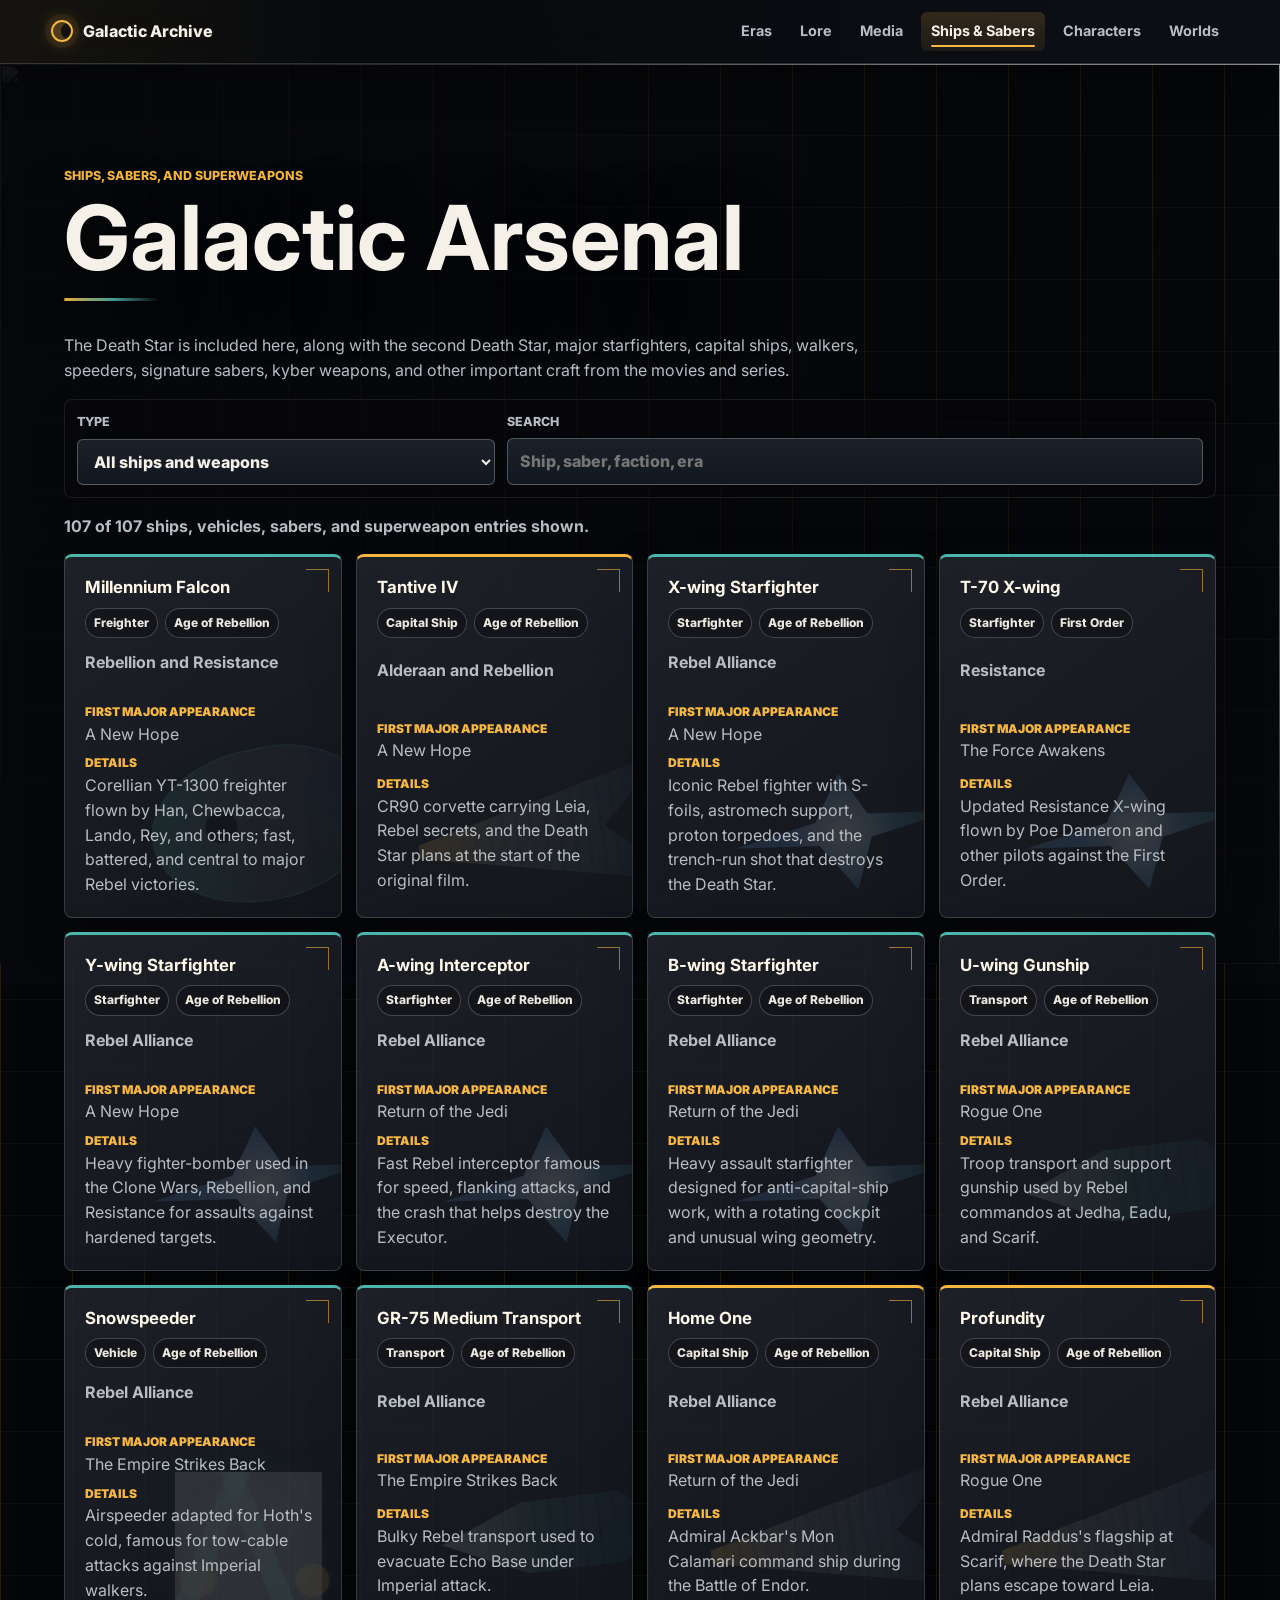
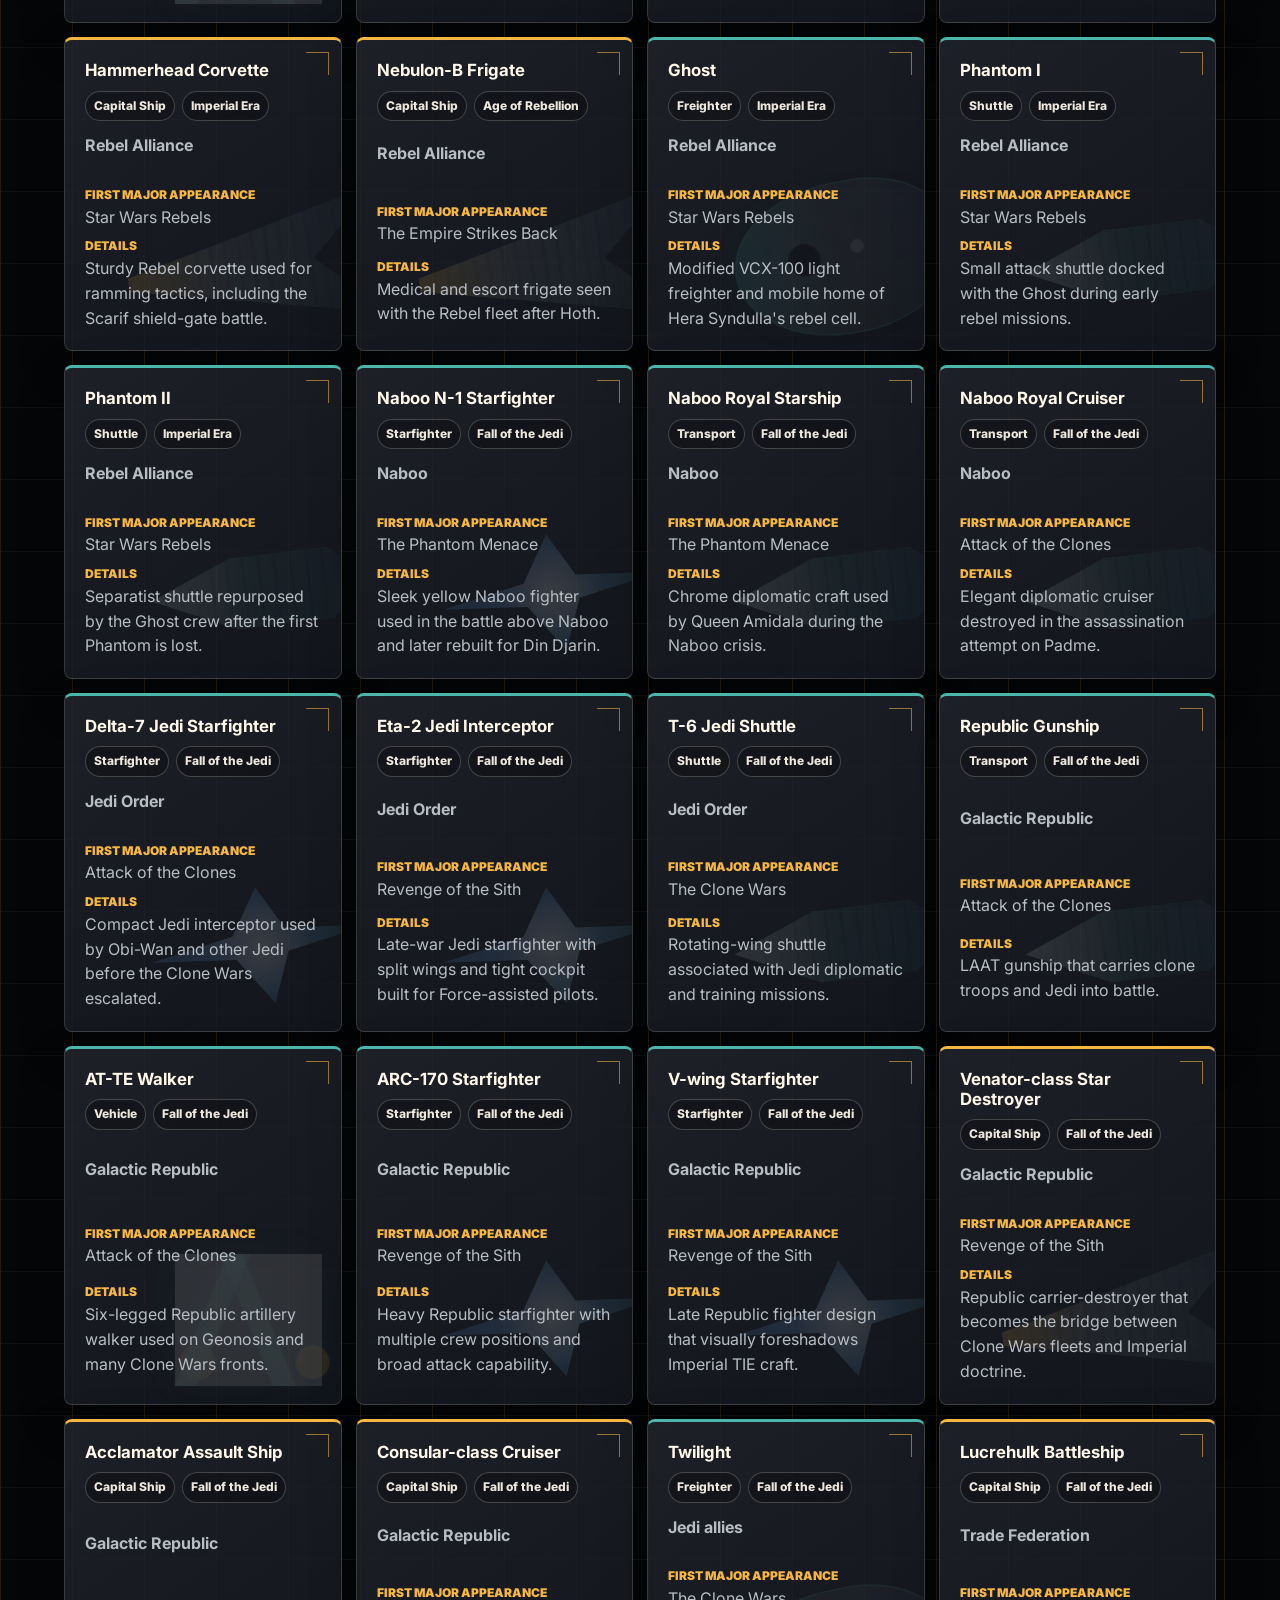
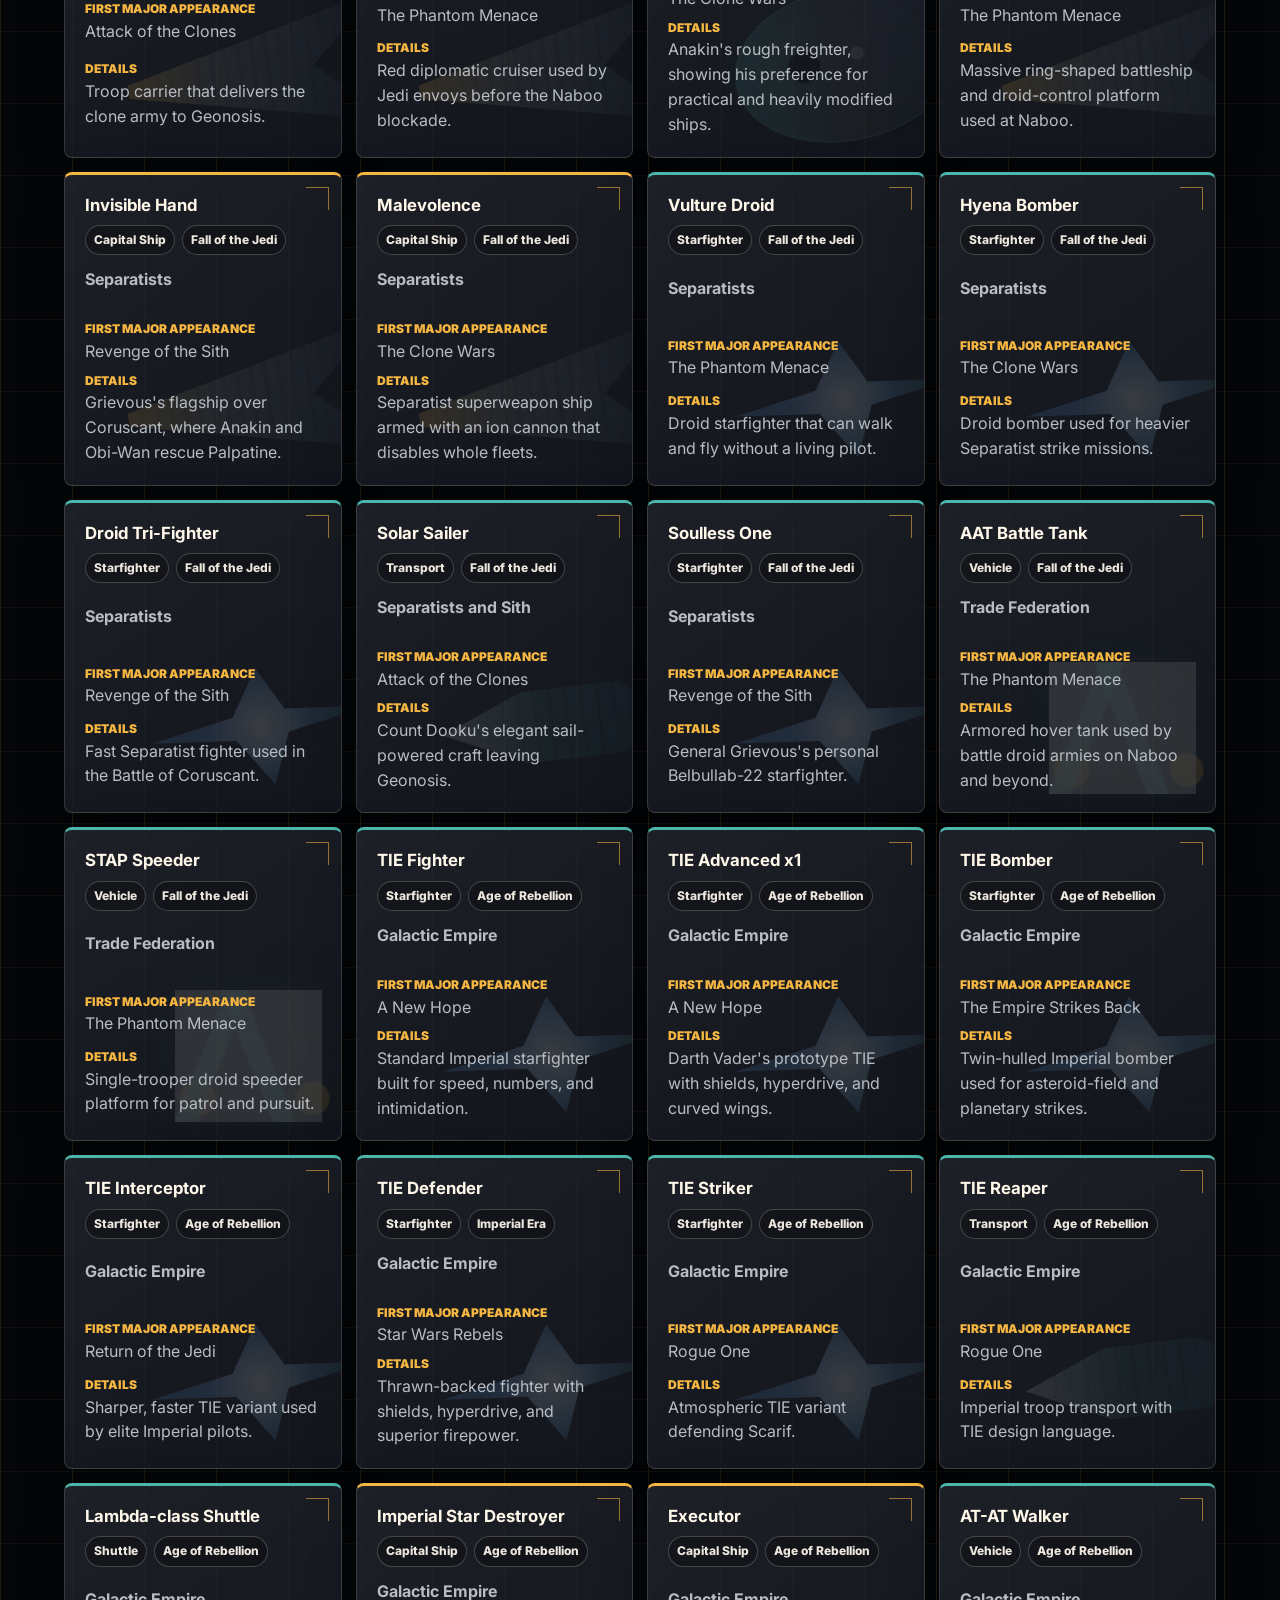
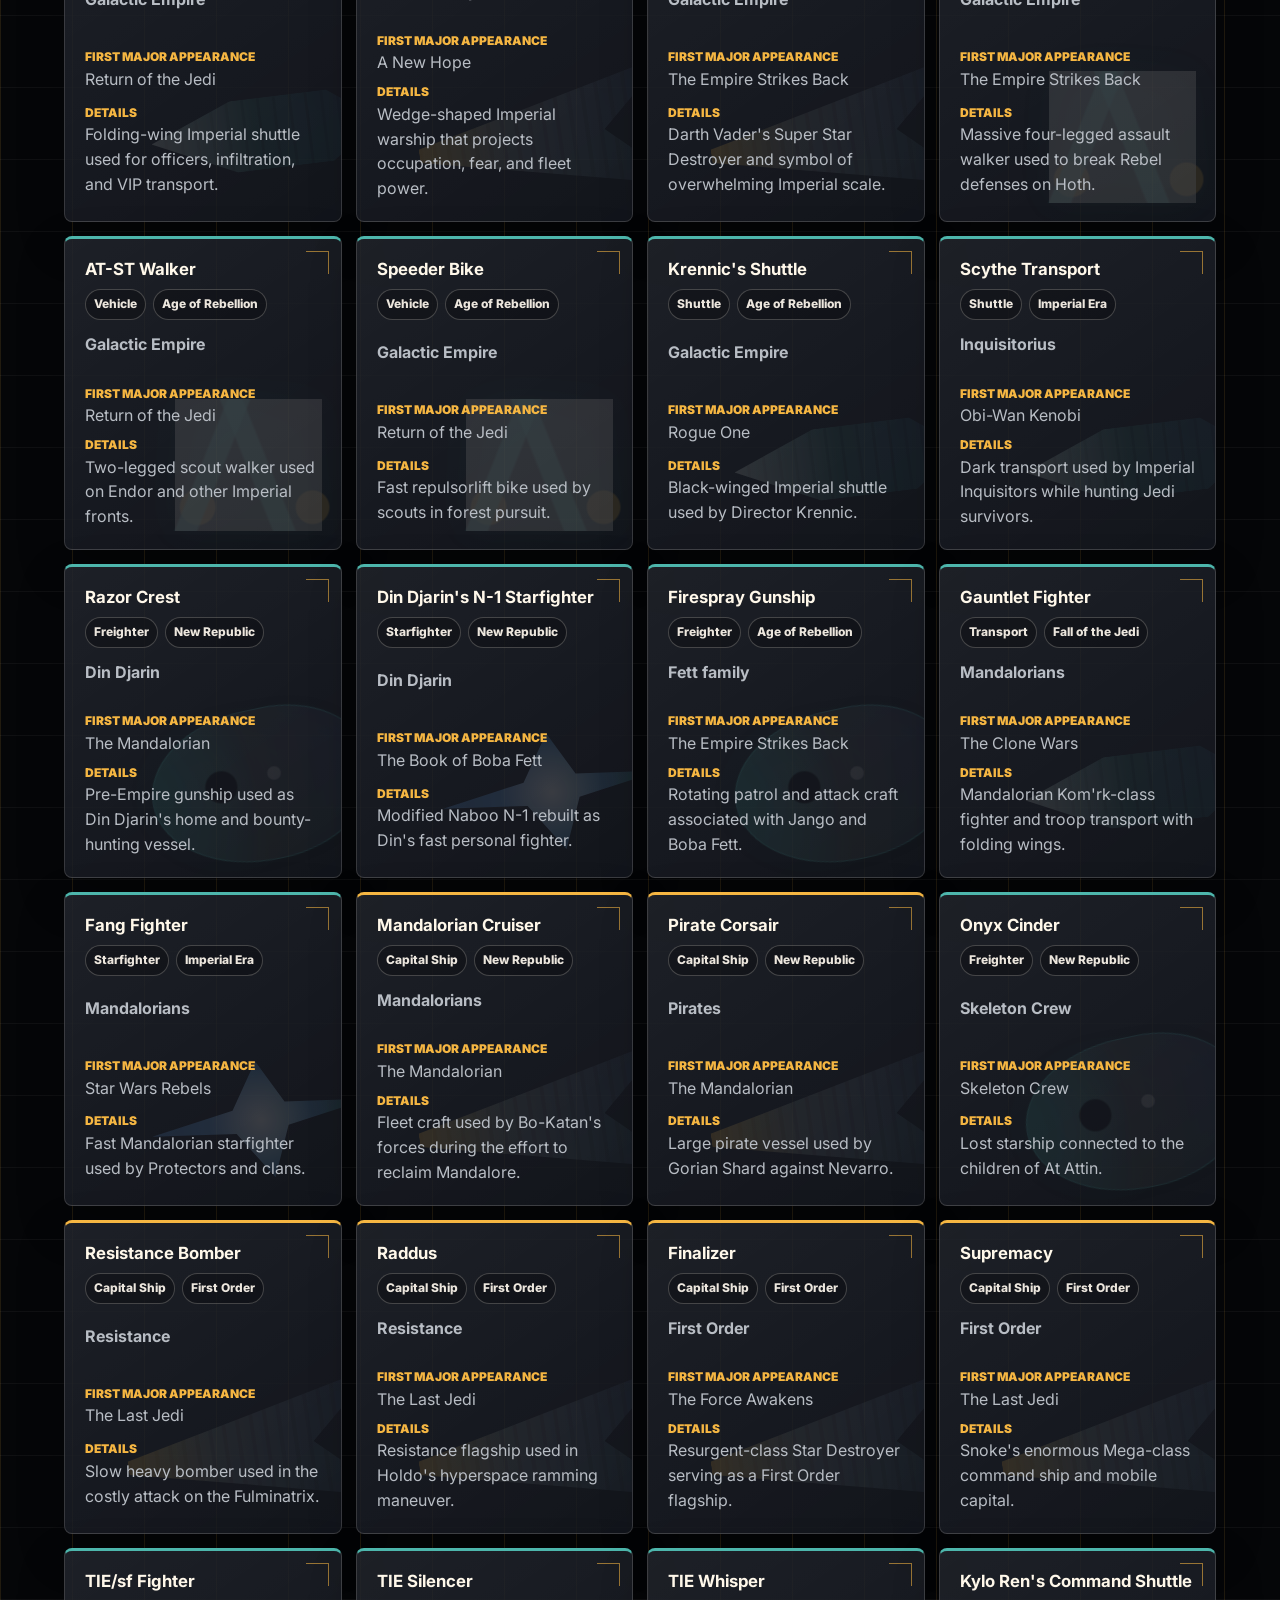
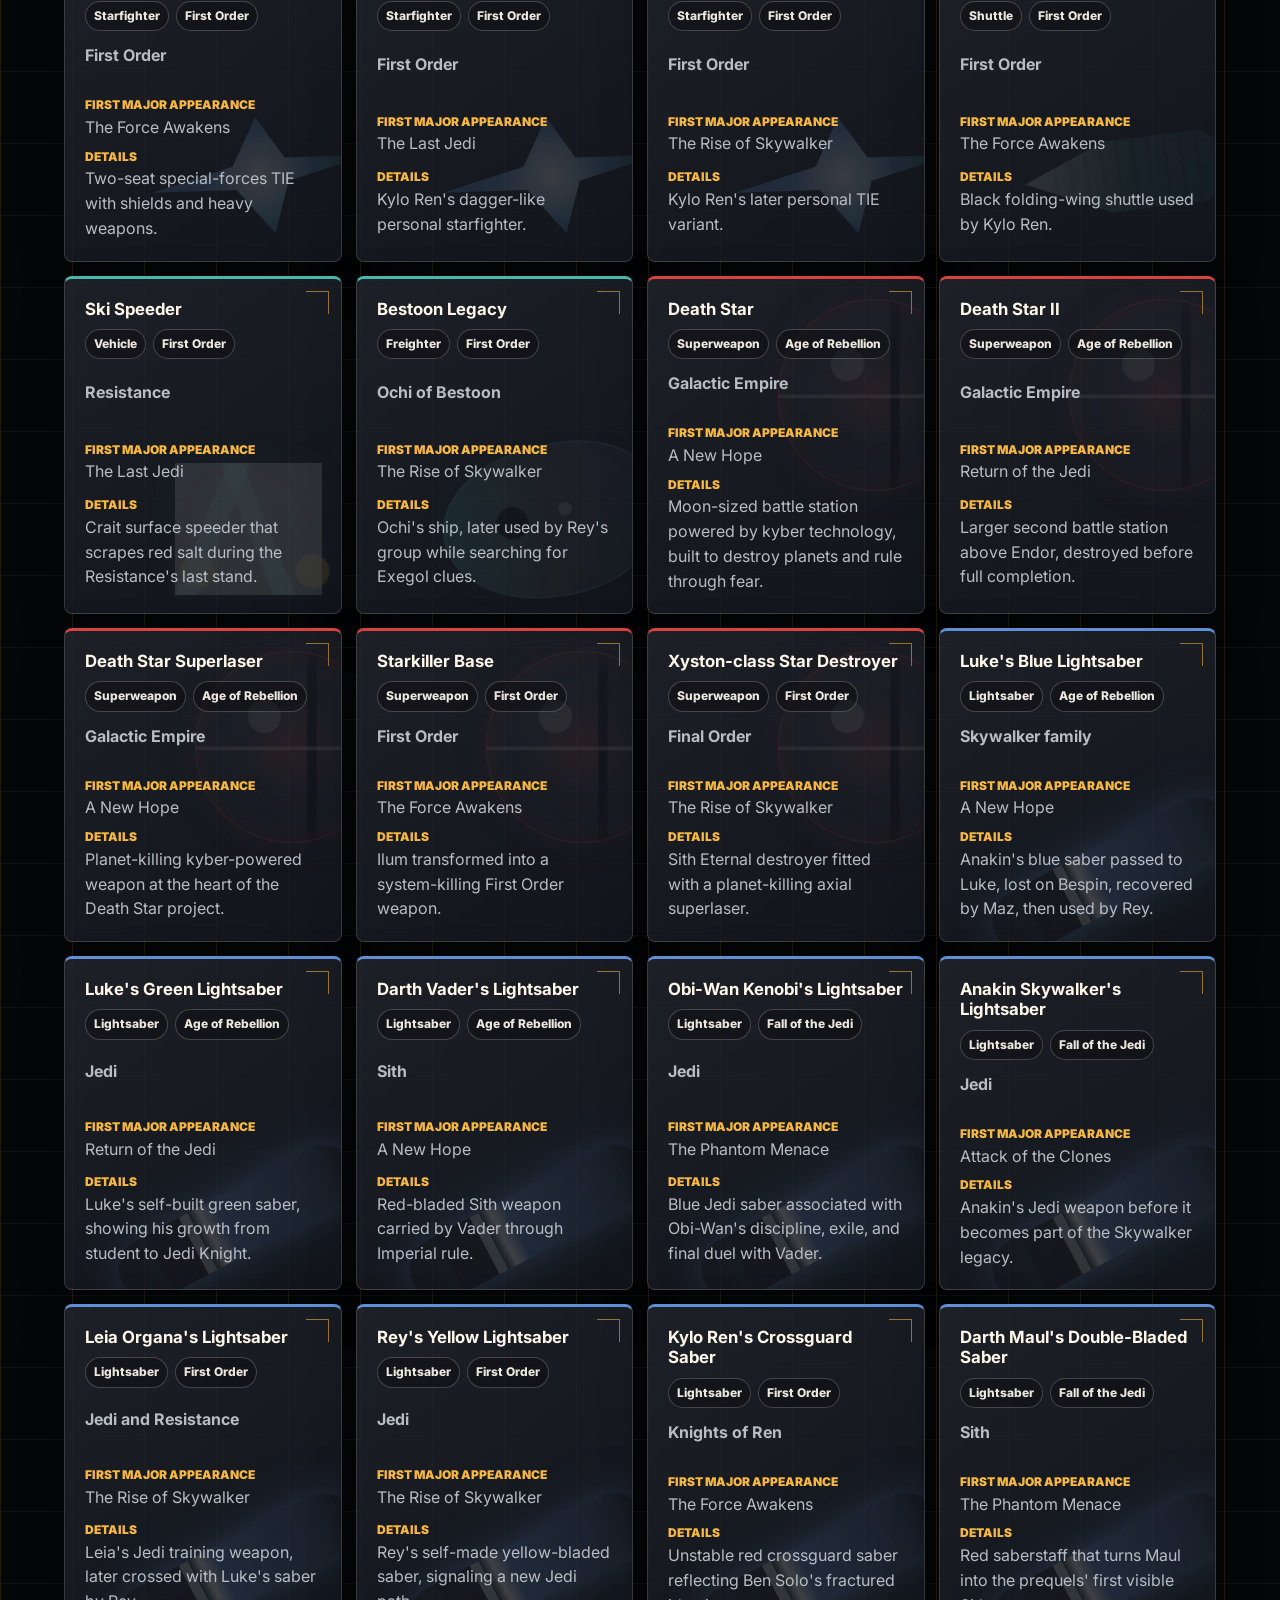
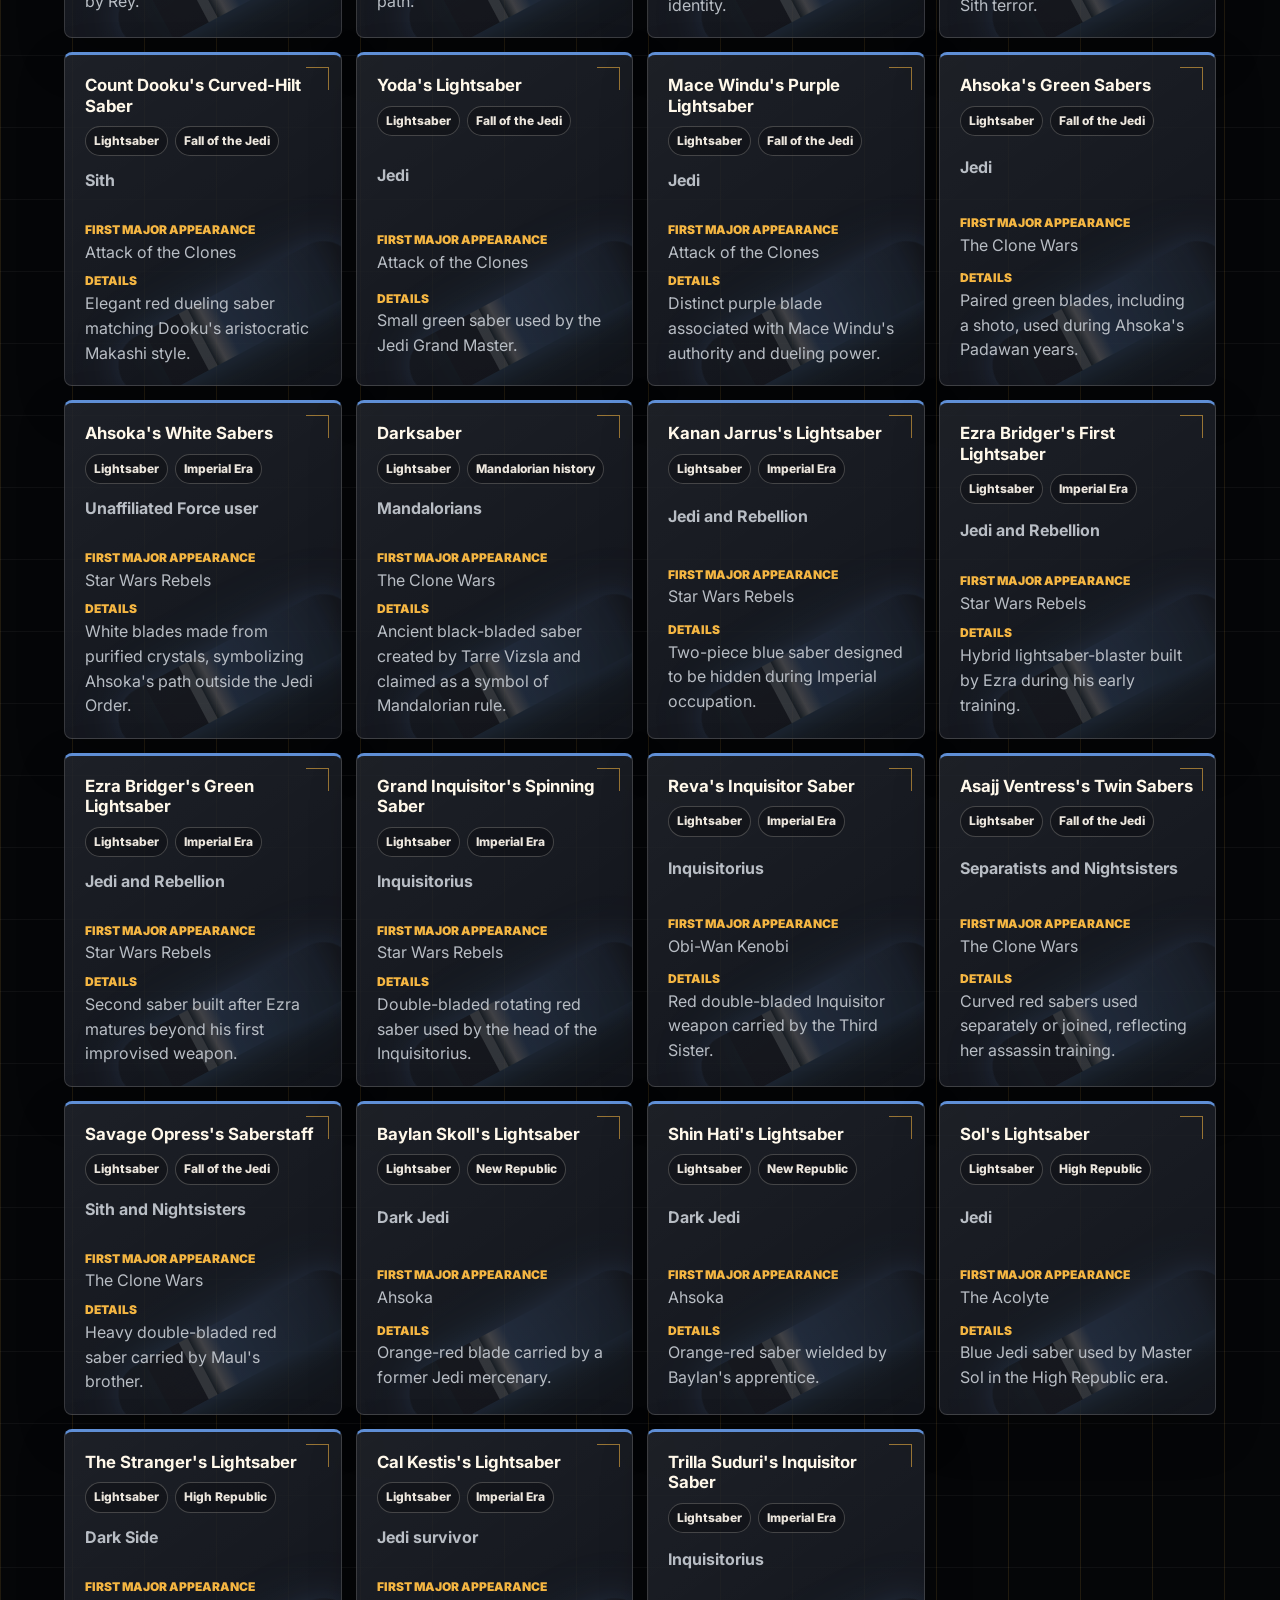
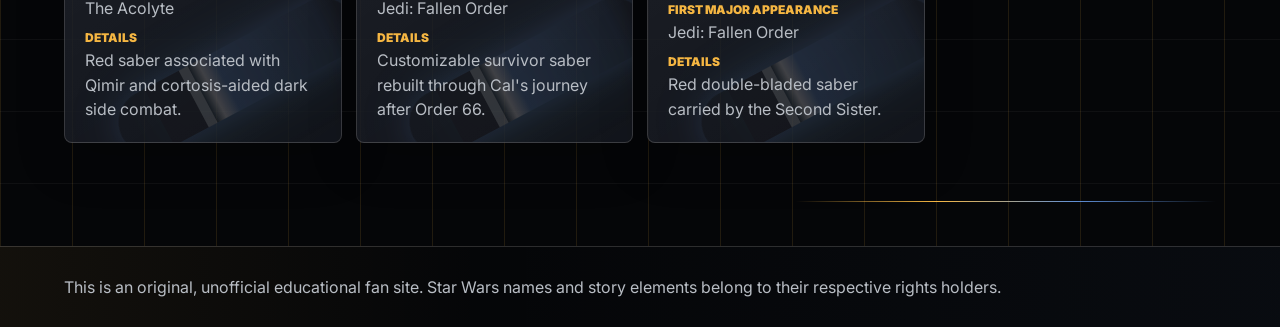
==== commit 1c221520: "updated changes to the file" ====
--- a/arsenal.html
+++ b/arsenal.html
@@ -7,7 +7,7 @@
   <link rel="preconnect" href="https://fonts.googleapis.com">
   <link rel="preconnect" href="https://fonts.gstatic.com" crossorigin>
   <link href="https://fonts.googleapis.com/css2?family=Inter:wght@400;500;600;700;800&display=swap" rel="stylesheet">
-  <link rel="stylesheet" href="styles.css">
+  <link rel="stylesheet" href="styles.css?v=4">
 </head>
 <body class="page-arsenal">
   <header class="site-header">
@@ -27,6 +27,7 @@
 
   <main>
     <section class="section page-intro" aria-labelledby="arsenal-title">
+      <img class="page-scene" src="assets/page-arsenal-hero.png" alt="" aria-hidden="true">
       <div class="section-heading">
         <p class="eyebrow">Ships, sabers, and superweapons</p>
         <h1 id="arsenal-title">Galactic Arsenal</h1>
--- a/styles.css
+++ b/styles.css
@@ -336,6 +336,30 @@
     max(100%, 1180px) auto;
 }
 
+.page-scene {
+  position: absolute;
+  inset: 0 0 auto;
+  z-index: 0;
+  width: 100%;
+  height: min(920px, 100vh);
+  object-fit: cover;
+  object-position: center top;
+  filter: saturate(1.16) contrast(1.06) brightness(0.96);
+}
+
+.page-intro::before {
+  z-index: 1;
+  background:
+    linear-gradient(180deg, rgba(7, 8, 11, 0.06), rgba(7, 8, 11, 0.2) 36%, rgba(7, 8, 11, 0.95) 100%),
+    linear-gradient(90deg, rgba(7, 8, 11, 0.94) 0%, rgba(7, 8, 11, 0.7) 36%, rgba(7, 8, 11, 0.18) 72%, rgba(7, 8, 11, 0.06) 100%),
+    linear-gradient(90deg, rgba(245, 182, 66, 0.12) 0 1px, transparent 1px),
+    linear-gradient(0deg, rgba(245, 240, 232, 0.045) 0 1px, transparent 1px);
+  background-size: 100% min(920px, 100vh), 100% min(920px, 100vh), 72px 72px, 72px 72px;
+  background-repeat: no-repeat, no-repeat, repeat, repeat;
+  mask-image: none;
+  opacity: 1;
+}
+
 .page-eras {
   --page-hero-image: url("assets/page-eras-hero.png");
   --page-hero-position: center top;
@@ -372,9 +396,9 @@
   line-height: 0.94;
 }
 
-.page-intro > * {
-  position: relative;
-  z-index: 1;
+.page-intro > *:not(.page-scene) {
+  position: relative;
+  z-index: 2;
 }
 
 .band {
@@ -1217,7 +1241,7 @@
 
 .profile-panel {
   position: relative;
-  width: min(1040px, 100%);
+  width: min(1220px, 100%);
   max-height: min(860px, calc(100vh - 40px));
   overflow: auto;
   padding: clamp(22px, 3vw, 34px);
@@ -1245,8 +1269,233 @@
   position: absolute;
   top: 18px;
   right: 18px;
+  z-index: 4;
+  min-width: 78px;
+}
+
+.profile-dossier {
+  position: relative;
   z-index: 1;
-  min-width: 78px;
+  display: grid;
+  grid-template-columns: minmax(260px, 0.78fr) minmax(360px, 1.45fr);
+  gap: clamp(18px, 3vw, 34px);
+  align-items: start;
+}
+
+.profile-infobox {
+  position: sticky;
+  top: 0;
+  display: grid;
+  gap: 14px;
+  min-width: 0;
+}
+
+.profile-portrait-card,
+.profile-image-card,
+.profile-facts,
+.profile-section,
+.profile-jump-list {
+  border: 1px solid rgba(245, 240, 232, 0.12);
+  border-radius: 8px;
+  background:
+    linear-gradient(145deg, rgba(245, 240, 232, 0.055), rgba(245, 240, 232, 0.015)),
+    rgba(7, 8, 11, 0.44);
+  box-shadow: 0 16px 42px rgba(0, 0, 0, 0.18);
+}
+
+.profile-portrait-card {
+  overflow: hidden;
+  padding: 16px;
+}
+
+.profile-image-card {
+  position: relative;
+  overflow: hidden;
+  display: grid;
+  min-height: 320px;
+  margin: 0;
+  place-items: stretch;
+}
+
+.profile-image-card img {
+  position: relative;
+  z-index: 2;
+  display: block;
+  width: 100%;
+  height: 320px;
+  object-fit: cover;
+  object-position: center top;
+  opacity: 0;
+  transition: opacity 180ms ease;
+}
+
+.profile-image-card.has-image img {
+  opacity: 1;
+}
+
+.profile-image-placeholder {
+  position: absolute;
+  inset: 0;
+  z-index: 1;
+  display: grid;
+  place-items: center;
+  background:
+    linear-gradient(145deg, rgba(77, 182, 172, 0.18), rgba(95, 143, 214, 0.12)),
+    radial-gradient(circle at 50% 36%, rgba(77, 182, 172, 0.36), transparent 42%),
+    rgba(7, 8, 11, 0.6);
+}
+
+.profile-mini-character {
+  width: 150px;
+  height: 230px;
+  opacity: 0.96;
+  transform: scale(1.04);
+  filter:
+    drop-shadow(0 0 18px rgba(77, 182, 172, 0.74))
+    drop-shadow(0 0 34px rgba(95, 143, 214, 0.3));
+}
+
+.profile-image-placeholder > span {
+  position: absolute;
+  right: 18px;
+  bottom: 52px;
+  z-index: 8;
+  display: grid;
+  place-items: center;
+  width: 62px;
+  height: 62px;
+  border: 1px solid rgba(77, 182, 172, 0.44);
+  border-radius: 50%;
+  color: var(--text);
+  background: rgba(7, 8, 11, 0.58);
+  font-size: 1.05rem;
+  font-weight: 900;
+  box-shadow:
+    inset 0 0 30px rgba(77, 182, 172, 0.22),
+    0 0 36px rgba(77, 182, 172, 0.24);
+}
+
+.profile-image-card figcaption {
+  position: relative;
+  z-index: 3;
+  margin: 0;
+  padding: 10px 12px;
+  border-top: 1px solid rgba(245, 240, 232, 0.12);
+  background: rgba(7, 8, 11, 0.86);
+  color: var(--muted);
+  font-size: 0.78rem;
+  font-weight: 800;
+}
+
+.profile-image-card.has-error {
+  min-height: 220px;
+}
+
+.profile-image-card.has-error img {
+  display: none;
+}
+
+.profile-portrait-card .eyebrow {
+  margin-bottom: 0;
+}
+
+.profile-facts {
+  display: grid;
+  gap: 0;
+  margin: 0;
+}
+
+.profile-facts div {
+  display: grid;
+  gap: 4px;
+  padding: 13px 14px;
+  border-top: 1px solid rgba(245, 240, 232, 0.1);
+}
+
+.profile-facts div:first-child {
+  border-top: 0;
+}
+
+.profile-facts dt {
+  color: var(--gold);
+  font-size: 0.72rem;
+  font-weight: 900;
+  text-transform: uppercase;
+}
+
+.profile-facts dd {
+  margin: 0;
+  color: var(--text);
+  font-weight: 800;
+}
+
+.profile-source-links {
+  display: grid;
+  gap: 8px;
+}
+
+.profile-source-links a,
+.profile-jump-list a {
+  display: inline-flex;
+  align-items: center;
+  justify-content: center;
+  min-height: 40px;
+  border: 1px solid rgba(245, 182, 66, 0.34);
+  border-radius: 6px;
+  background:
+    linear-gradient(135deg, rgba(245, 182, 66, 0.18), rgba(95, 143, 214, 0.1)),
+    rgba(7, 8, 11, 0.34);
+  color: var(--text);
+  font-weight: 900;
+  text-decoration: none;
+}
+
+.profile-source-links a:hover,
+.profile-source-links a:focus-visible,
+.profile-jump-list a:hover,
+.profile-jump-list a:focus-visible {
+  border-color: var(--gold);
+  outline: none;
+  box-shadow: 0 0 0 3px rgba(245, 182, 66, 0.16);
+}
+
+.profile-article {
+  display: grid;
+  gap: 14px;
+  min-width: 0;
+  padding-top: 22px;
+}
+
+.profile-jump-list {
+  display: flex;
+  flex-wrap: wrap;
+  gap: 8px;
+  padding: 10px;
+}
+
+.profile-jump-list a {
+  min-height: 34px;
+  padding: 7px 10px;
+  font-size: 0.82rem;
+}
+
+.profile-section {
+  padding: clamp(16px, 2vw, 22px);
+}
+
+.profile-section h3 {
+  margin-bottom: 8px;
+  font-size: clamp(1.2rem, 2vw, 1.7rem);
+}
+
+.profile-section p:last-child {
+  margin-bottom: 0;
+}
+
+.profile-two-column {
+  display: grid;
+  grid-template-columns: repeat(2, minmax(220px, 1fr));
+  gap: 16px;
 }
 
 .profile-layout {
@@ -1267,6 +1516,7 @@
 
 .hologram-ring {
   position: absolute;
+  z-index: 1;
   width: 250px;
   height: 250px;
   border: 1px solid rgba(77, 182, 172, 0.34);
@@ -1279,6 +1529,7 @@
 
 .hologram-avatar {
   position: relative;
+  z-index: 3;
   display: grid;
   place-items: center;
   width: 190px;
@@ -1297,9 +1548,12 @@
 
 .holo-character {
   position: relative;
+  z-index: 4;
   width: 150px;
   height: 230px;
   transform-style: preserve-3d;
+  opacity: 0.98;
+  filter: drop-shadow(0 0 16px rgba(77, 182, 172, 0.75));
 }
 
 .holo-character span {
@@ -1316,9 +1570,9 @@
   border: 1px solid rgba(245, 240, 232, 0.58);
   border-radius: 48% 48% 44% 44%;
   background:
-    radial-gradient(circle at 38% 35%, rgba(245, 240, 232, 0.7) 0 4px, transparent 5px),
-    radial-gradient(circle at 62% 35%, rgba(245, 240, 232, 0.7) 0 4px, transparent 5px),
-    linear-gradient(180deg, rgba(77, 182, 172, 0.64), rgba(95, 143, 214, 0.22));
+    radial-gradient(circle at 38% 35%, rgba(245, 240, 232, 0.86) 0 4px, transparent 5px),
+    radial-gradient(circle at 62% 35%, rgba(245, 240, 232, 0.86) 0 4px, transparent 5px),
+    linear-gradient(180deg, rgba(119, 232, 220, 0.82), rgba(95, 143, 214, 0.36));
   box-shadow: inset 0 0 26px rgba(245, 240, 232, 0.12);
 }
 
@@ -1331,8 +1585,8 @@
   border: 1px solid rgba(245, 240, 232, 0.42);
   border-radius: 28px 28px 18px 18px;
   background:
-    linear-gradient(90deg, transparent 0 20%, rgba(245, 240, 232, 0.22) 20% 22%, transparent 23% 100%),
-    linear-gradient(180deg, rgba(77, 182, 172, 0.5), rgba(95, 143, 214, 0.16));
+    linear-gradient(90deg, transparent 0 20%, rgba(245, 240, 232, 0.34) 20% 22%, transparent 23% 100%),
+    linear-gradient(180deg, rgba(119, 232, 220, 0.68), rgba(95, 143, 214, 0.28));
 }
 
 .holo-chest {
@@ -1352,7 +1606,7 @@
   height: 98px;
   border: 1px solid rgba(245, 240, 232, 0.34);
   border-radius: 999px;
-  background: rgba(77, 182, 172, 0.28);
+  background: rgba(119, 232, 220, 0.42);
 }
 
 .holo-arm.left {
@@ -1387,7 +1641,7 @@
   left: 50%;
   transform: translateX(-50%);
   color: rgba(245, 240, 232, 0.82);
-  font-size: 1rem;
+  font-size: 1.16rem;
   font-weight: 900;
   text-shadow: 0 0 14px rgba(77, 182, 172, 0.9);
 }
@@ -1528,6 +1782,7 @@
 
 .hologram-projector {
   position: absolute;
+  z-index: 5;
   bottom: 3px;
   width: 116px;
   height: 38px;
@@ -1543,6 +1798,7 @@
 
 .hologram-scan {
   position: absolute;
+  z-index: 6;
   width: 190px;
   height: 250px;
   border-radius: 50%;
@@ -1554,6 +1810,7 @@
 
 .hologram-base {
   position: absolute;
+  z-index: 2;
   bottom: 24px;
   width: 250px;
   height: 44px;
@@ -1724,6 +1981,8 @@
   .media-row,
   .archive-heading,
   .unknown-region-panel,
+  .profile-dossier,
+  .profile-two-column,
   .profile-layout,
   .profile-details {
     grid-template-columns: 1fr;
@@ -1737,6 +1996,14 @@
     padding-top: 70px;
   }
 
+  .profile-infobox {
+    position: relative;
+  }
+
+  .profile-article {
+    padding-top: 0;
+  }
+
   .hologram-stage {
     min-height: 260px;
   }
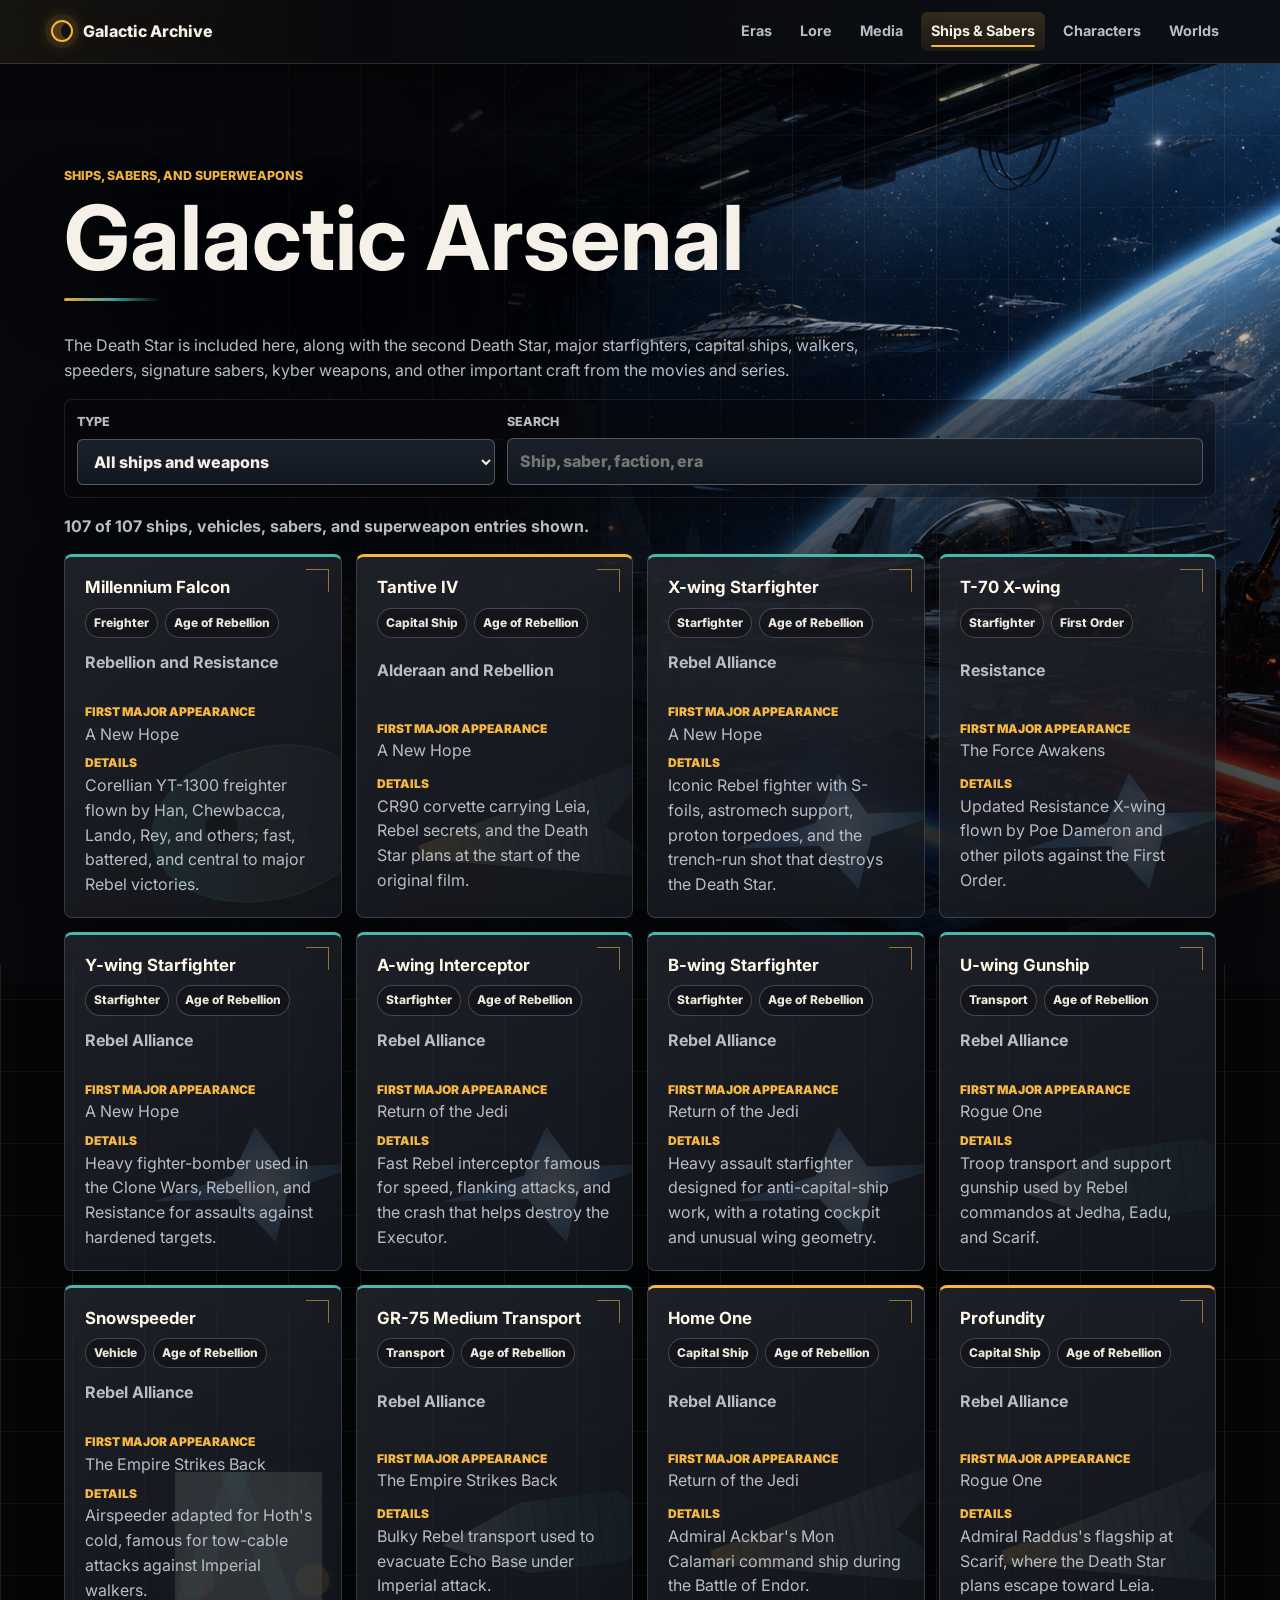
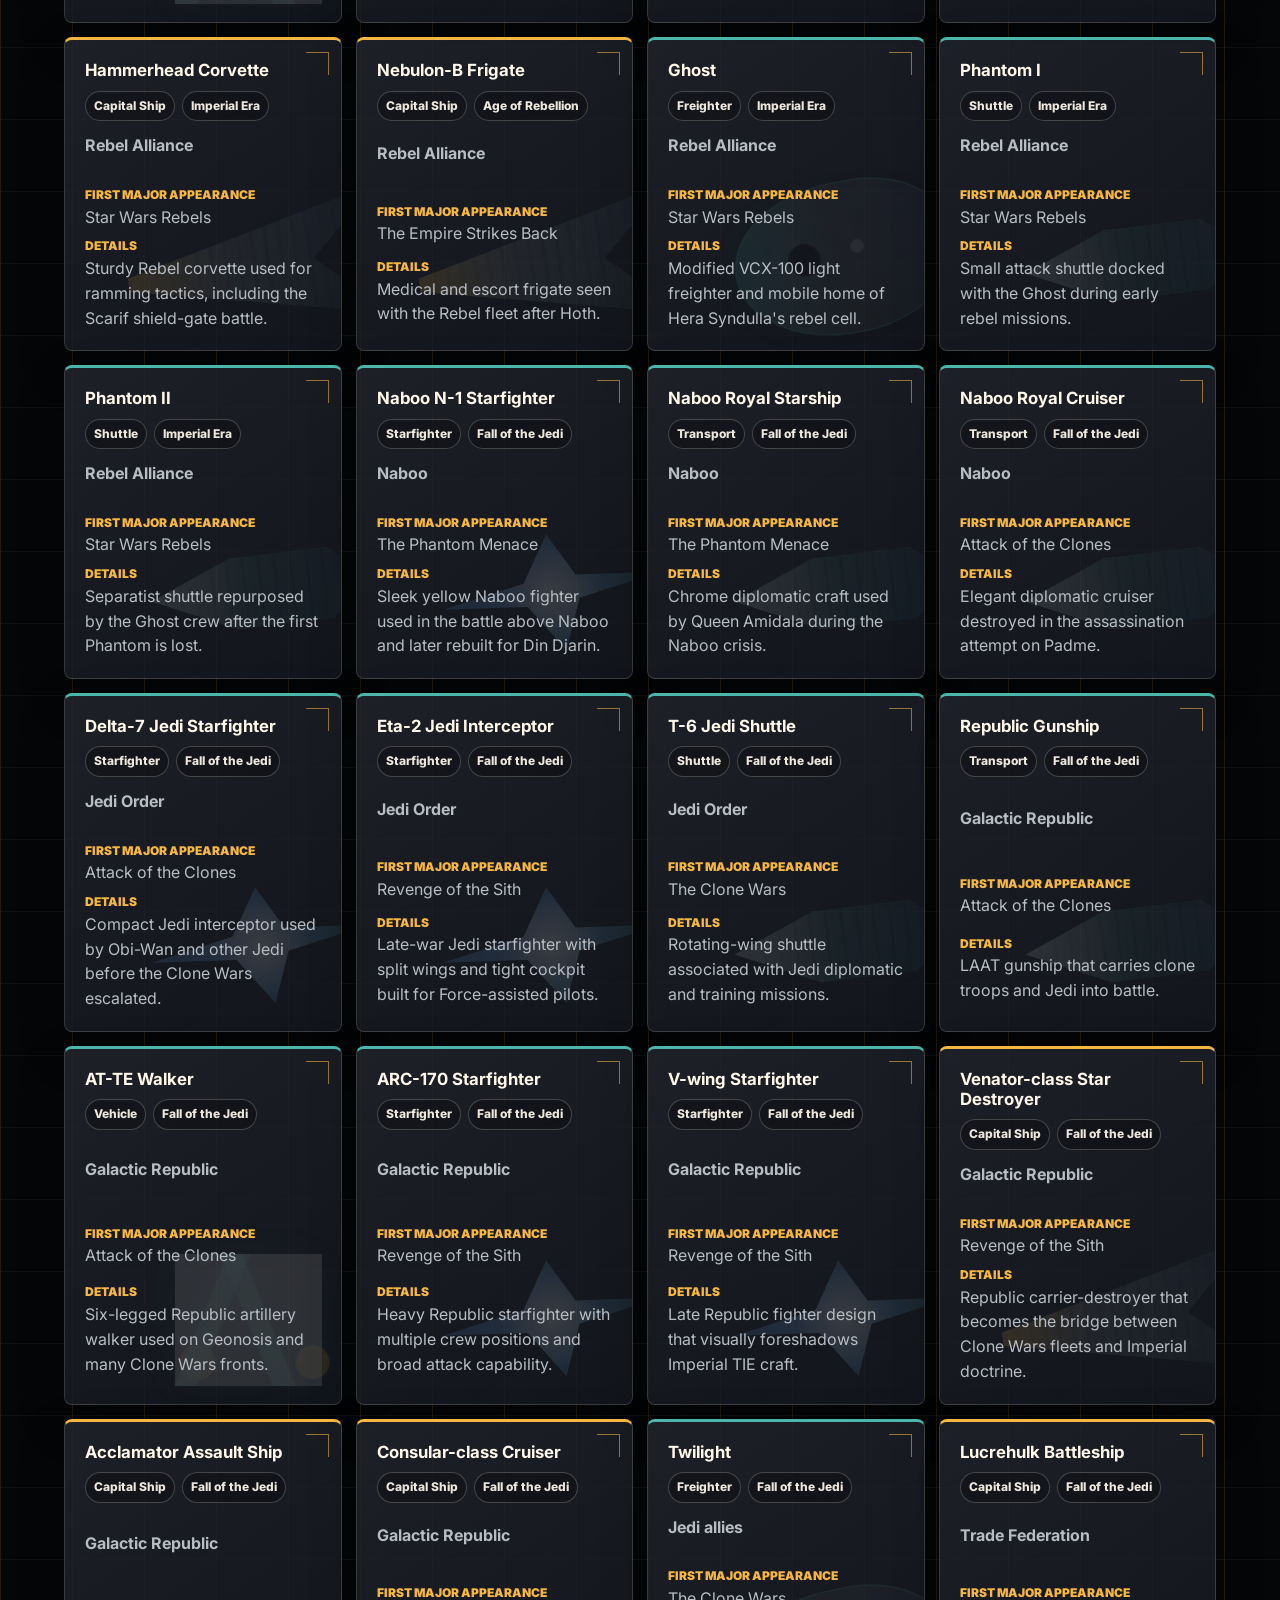
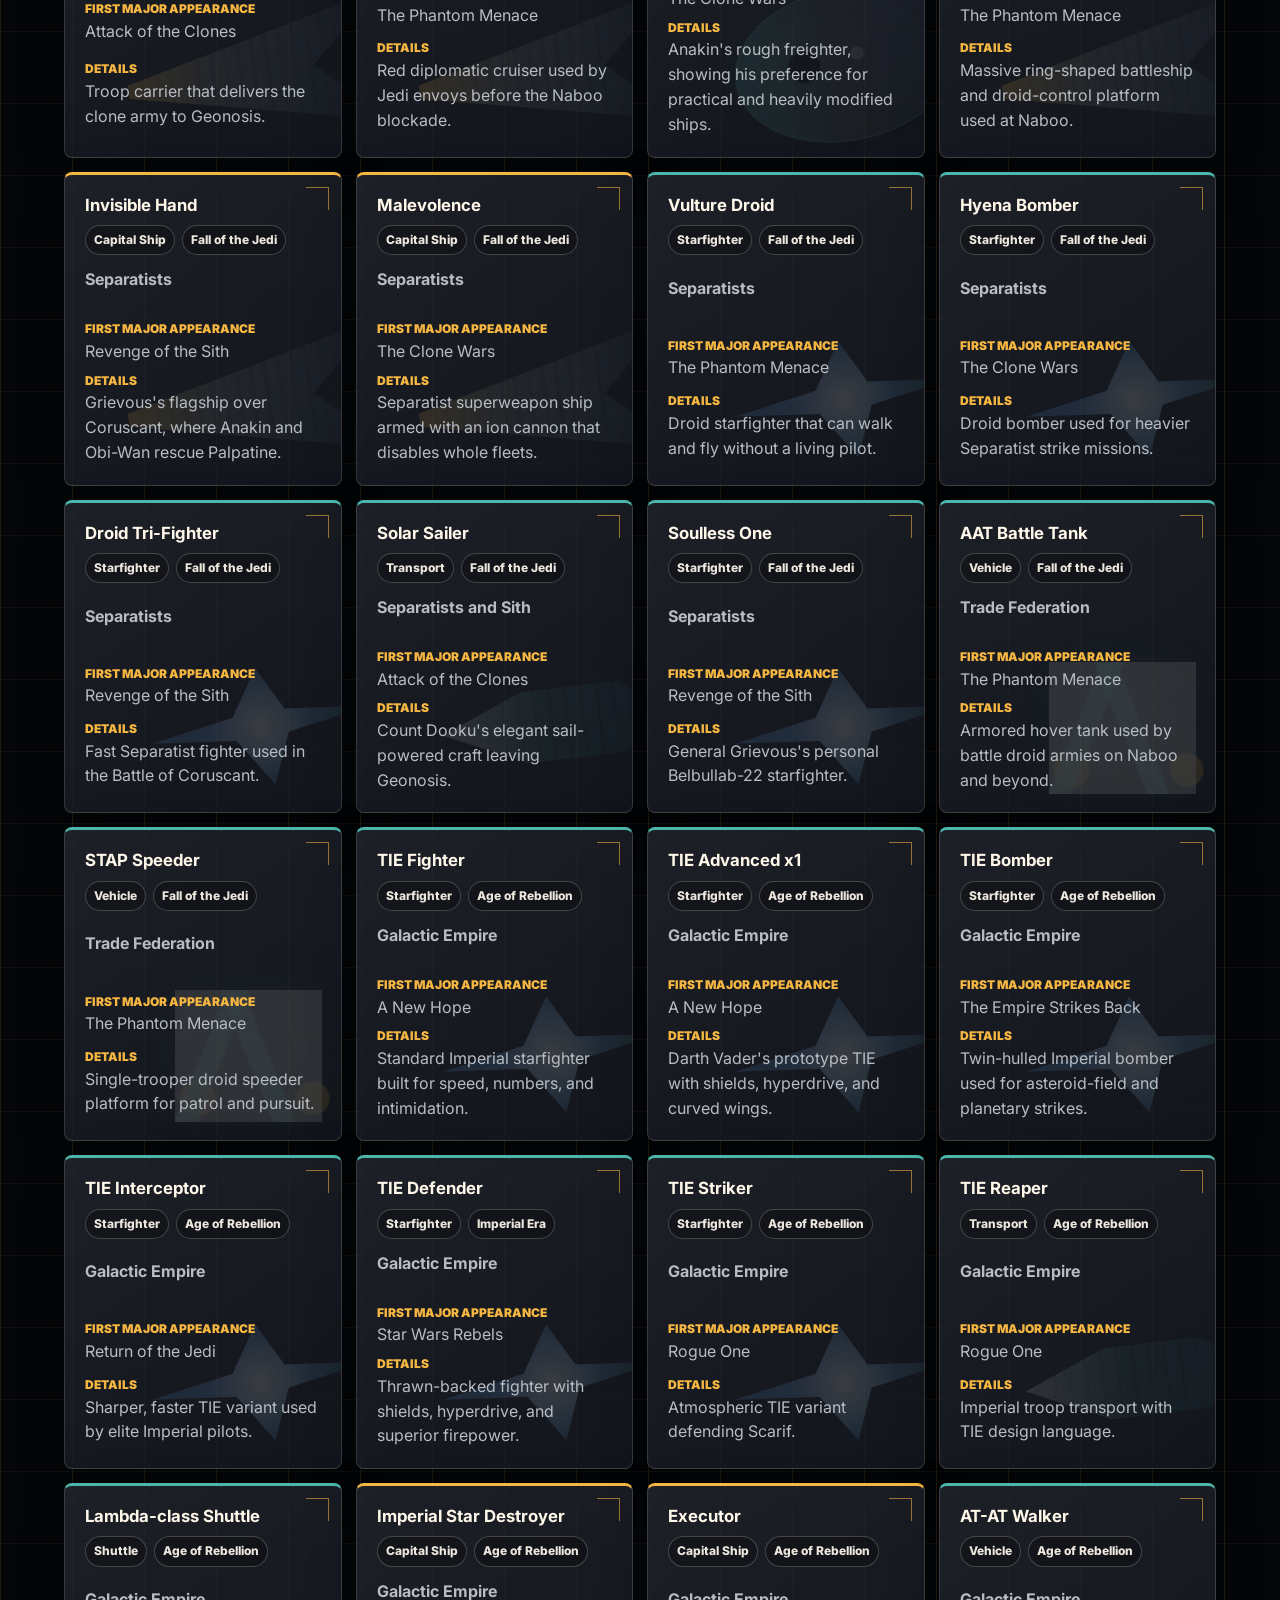
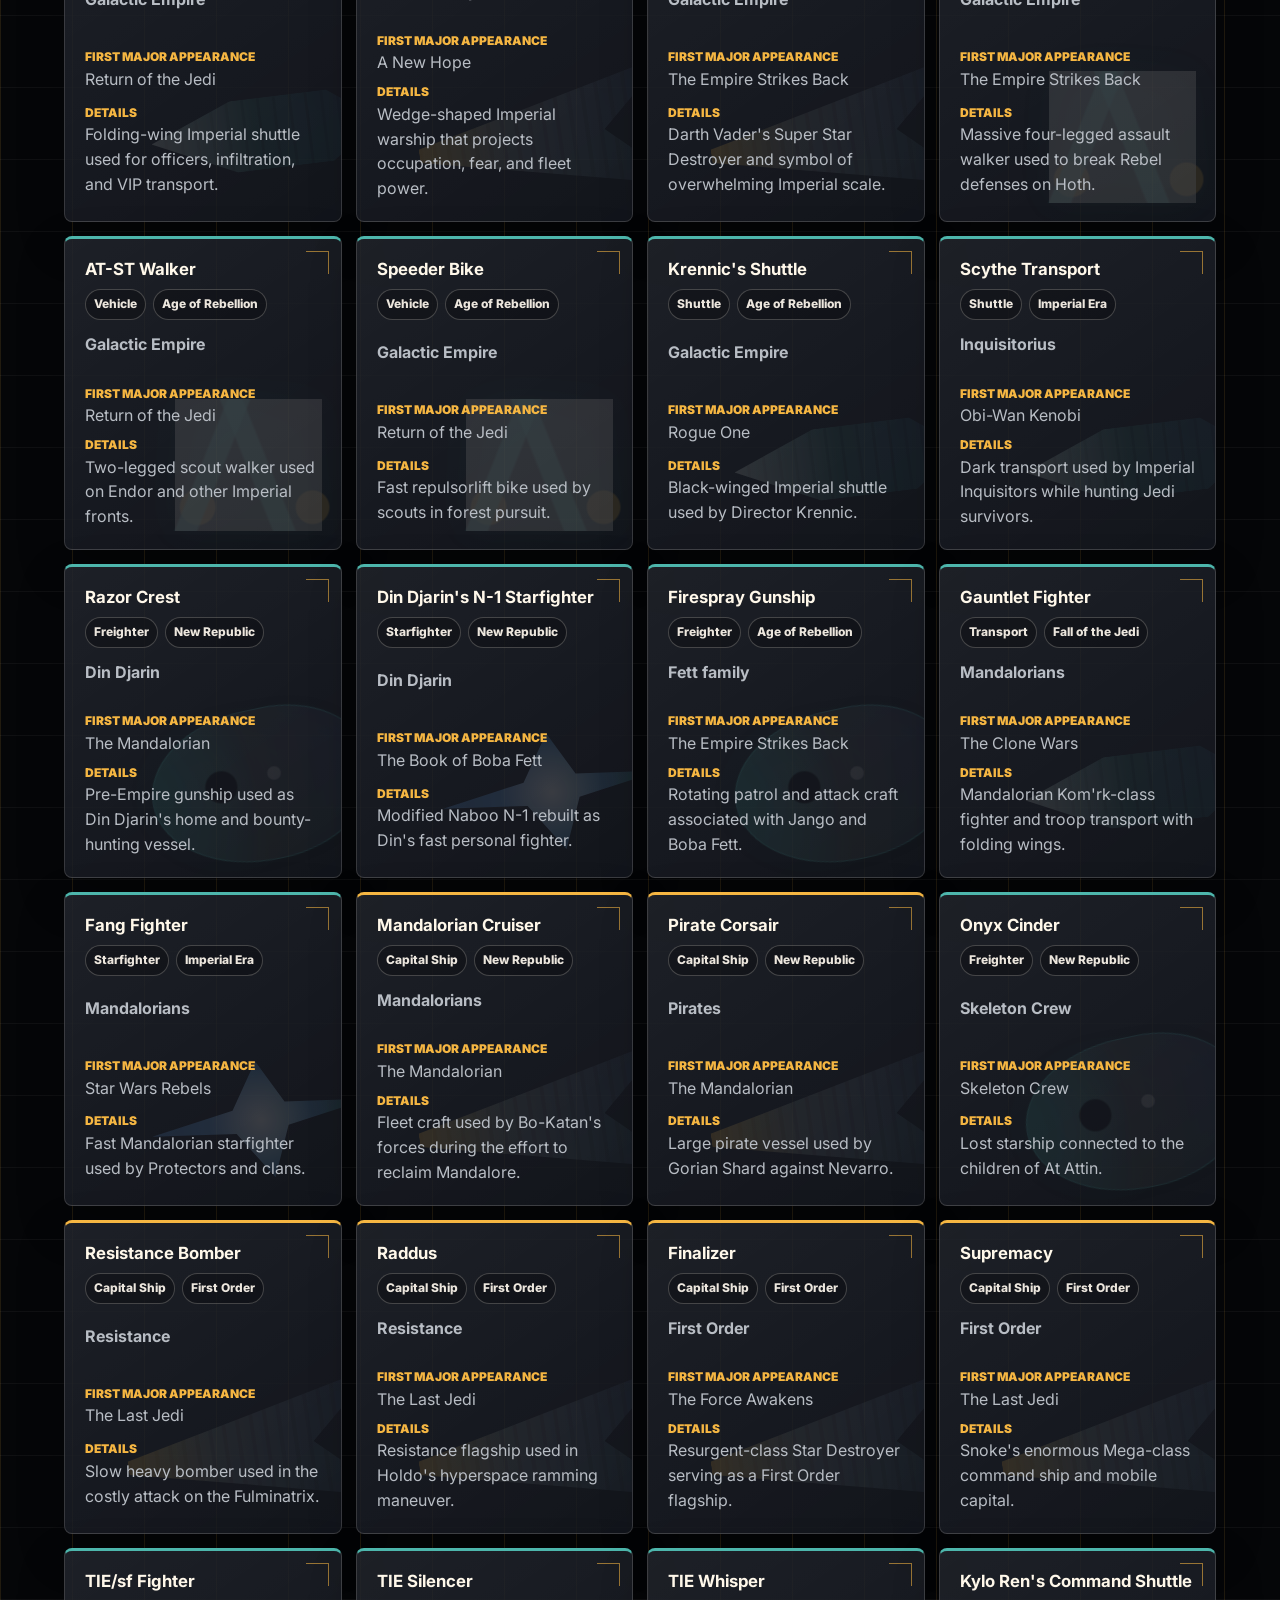
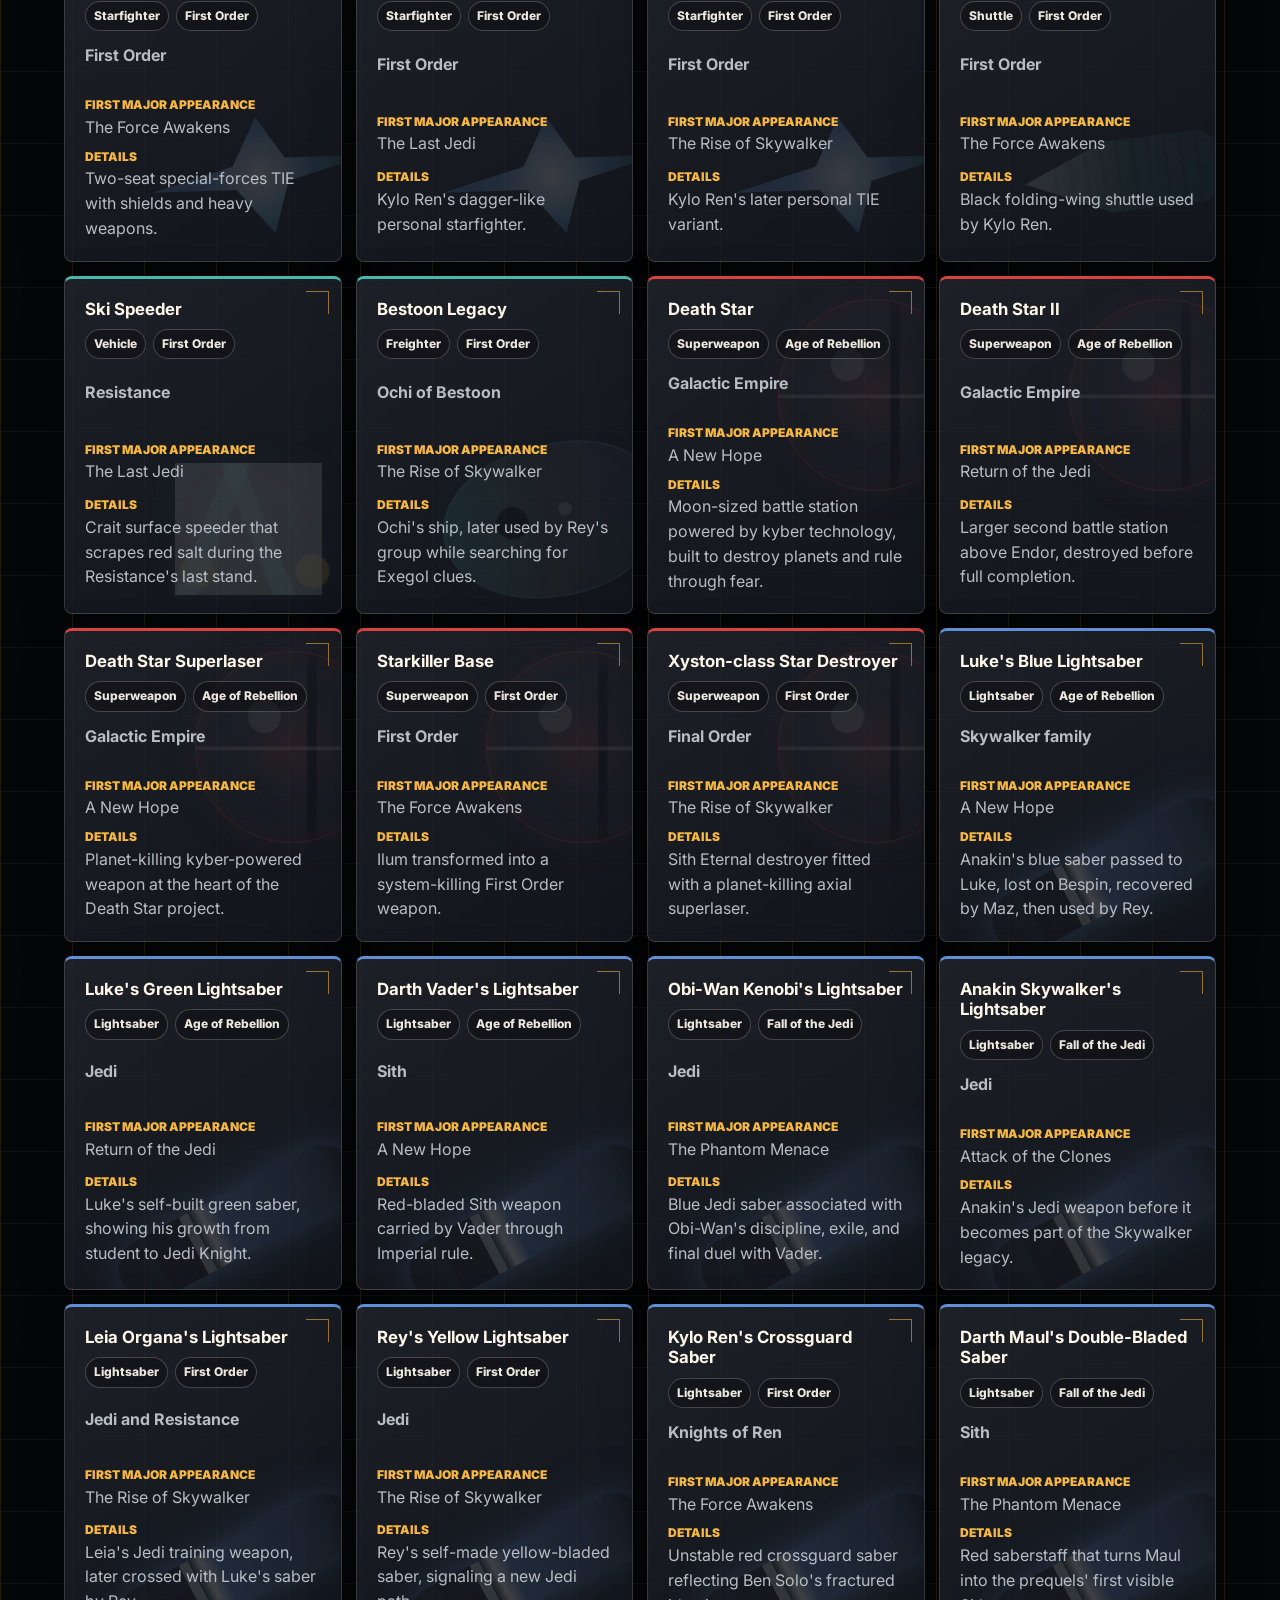
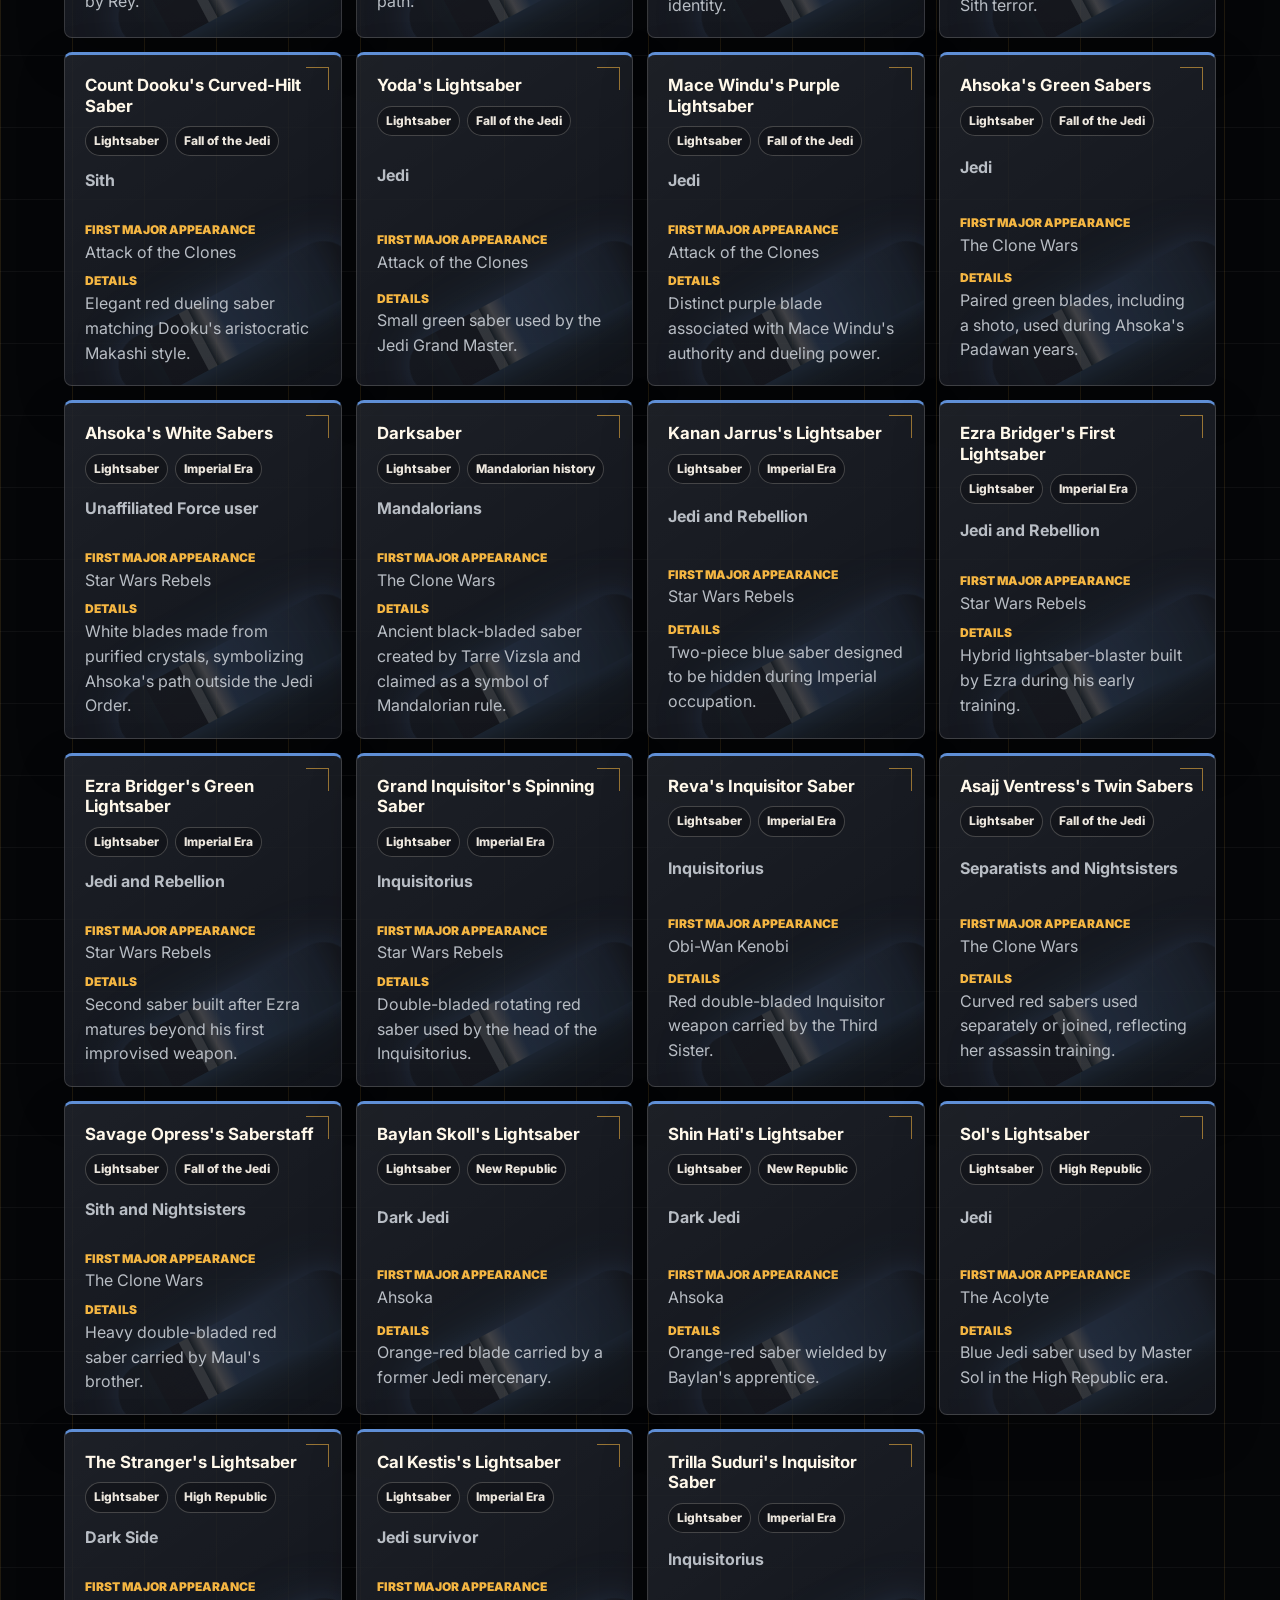
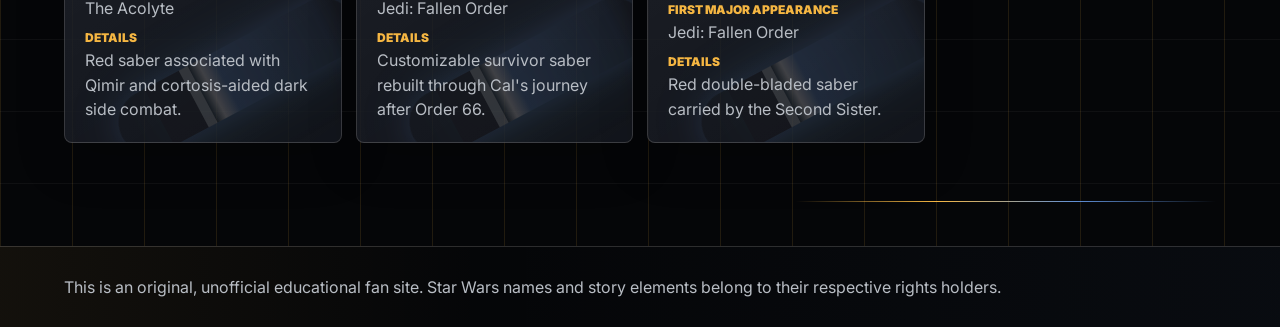
==== commit b14cf0b3: "Updated files" ====
--- a/arsenal.html
+++ b/arsenal.html
@@ -54,6 +54,6 @@
     <p>This is an original, unofficial educational fan site. Star Wars names and story elements belong to their respective rights holders.</p>
   </footer>
 
-  <script src="script.js"></script>
+  <script src="script.js?v=6"></script>
 </body>
 </html>
--- a/styles.css
+++ b/styles.css
@@ -1312,7 +1312,8 @@
   position: relative;
   overflow: hidden;
   display: grid;
-  min-height: 320px;
+  aspect-ratio: 1 / 1;
+  min-height: 0;
   margin: 0;
   place-items: stretch;
 }
@@ -1322,10 +1323,13 @@
   z-index: 2;
   display: block;
   width: 100%;
-  height: 320px;
-  object-fit: cover;
-  object-position: center top;
+  height: 100%;
+  object-fit: contain;
+  object-position: center center;
   opacity: 0;
+  background:
+    radial-gradient(circle at 50% 36%, rgba(77, 182, 172, 0.18), transparent 48%),
+    rgba(7, 8, 11, 0.72);
   transition: opacity 180ms ease;
 }
 
@@ -1376,7 +1380,10 @@
 }
 
 .profile-image-card figcaption {
-  position: relative;
+  position: absolute;
+  right: 0;
+  bottom: 0;
+  left: 0;
   z-index: 3;
   margin: 0;
   padding: 10px 12px;
@@ -1388,7 +1395,7 @@
 }
 
 .profile-image-card.has-error {
-  min-height: 220px;
+  min-height: 0;
 }
 
 .profile-image-card.has-error img {
